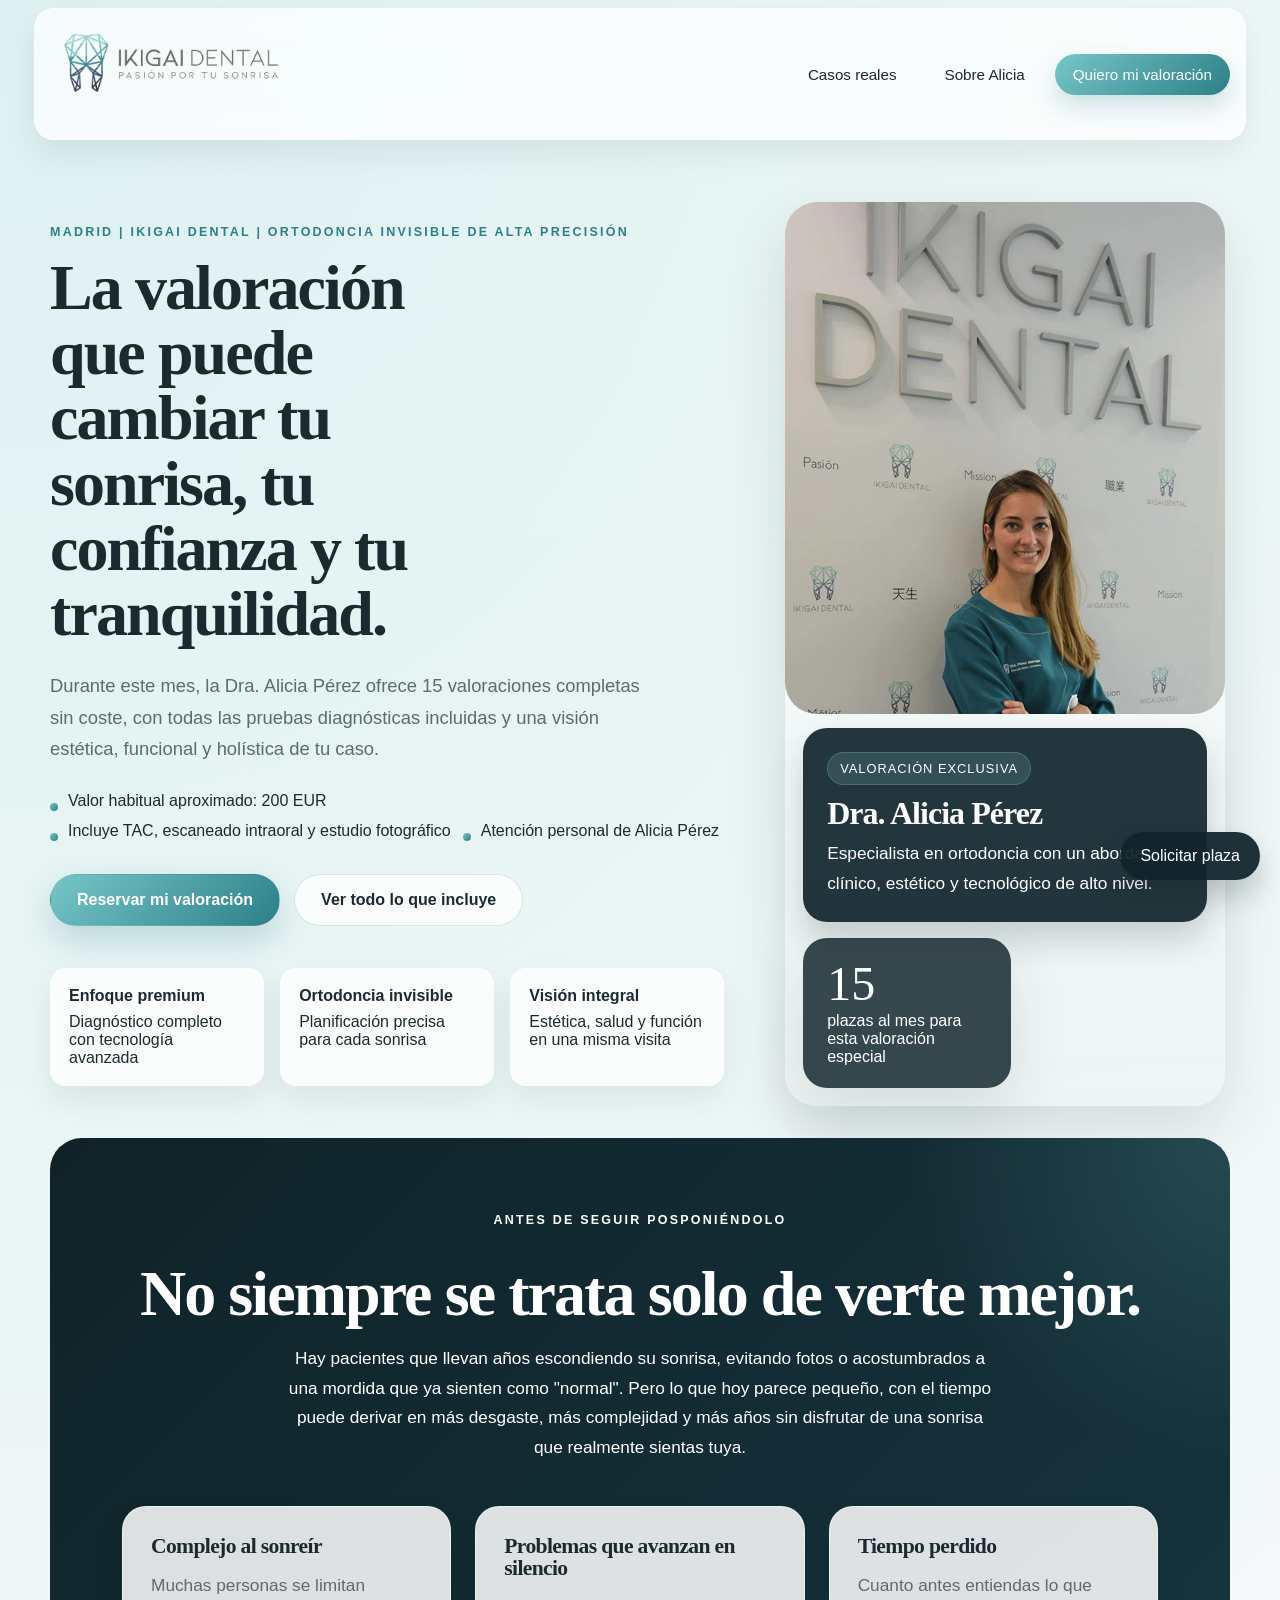
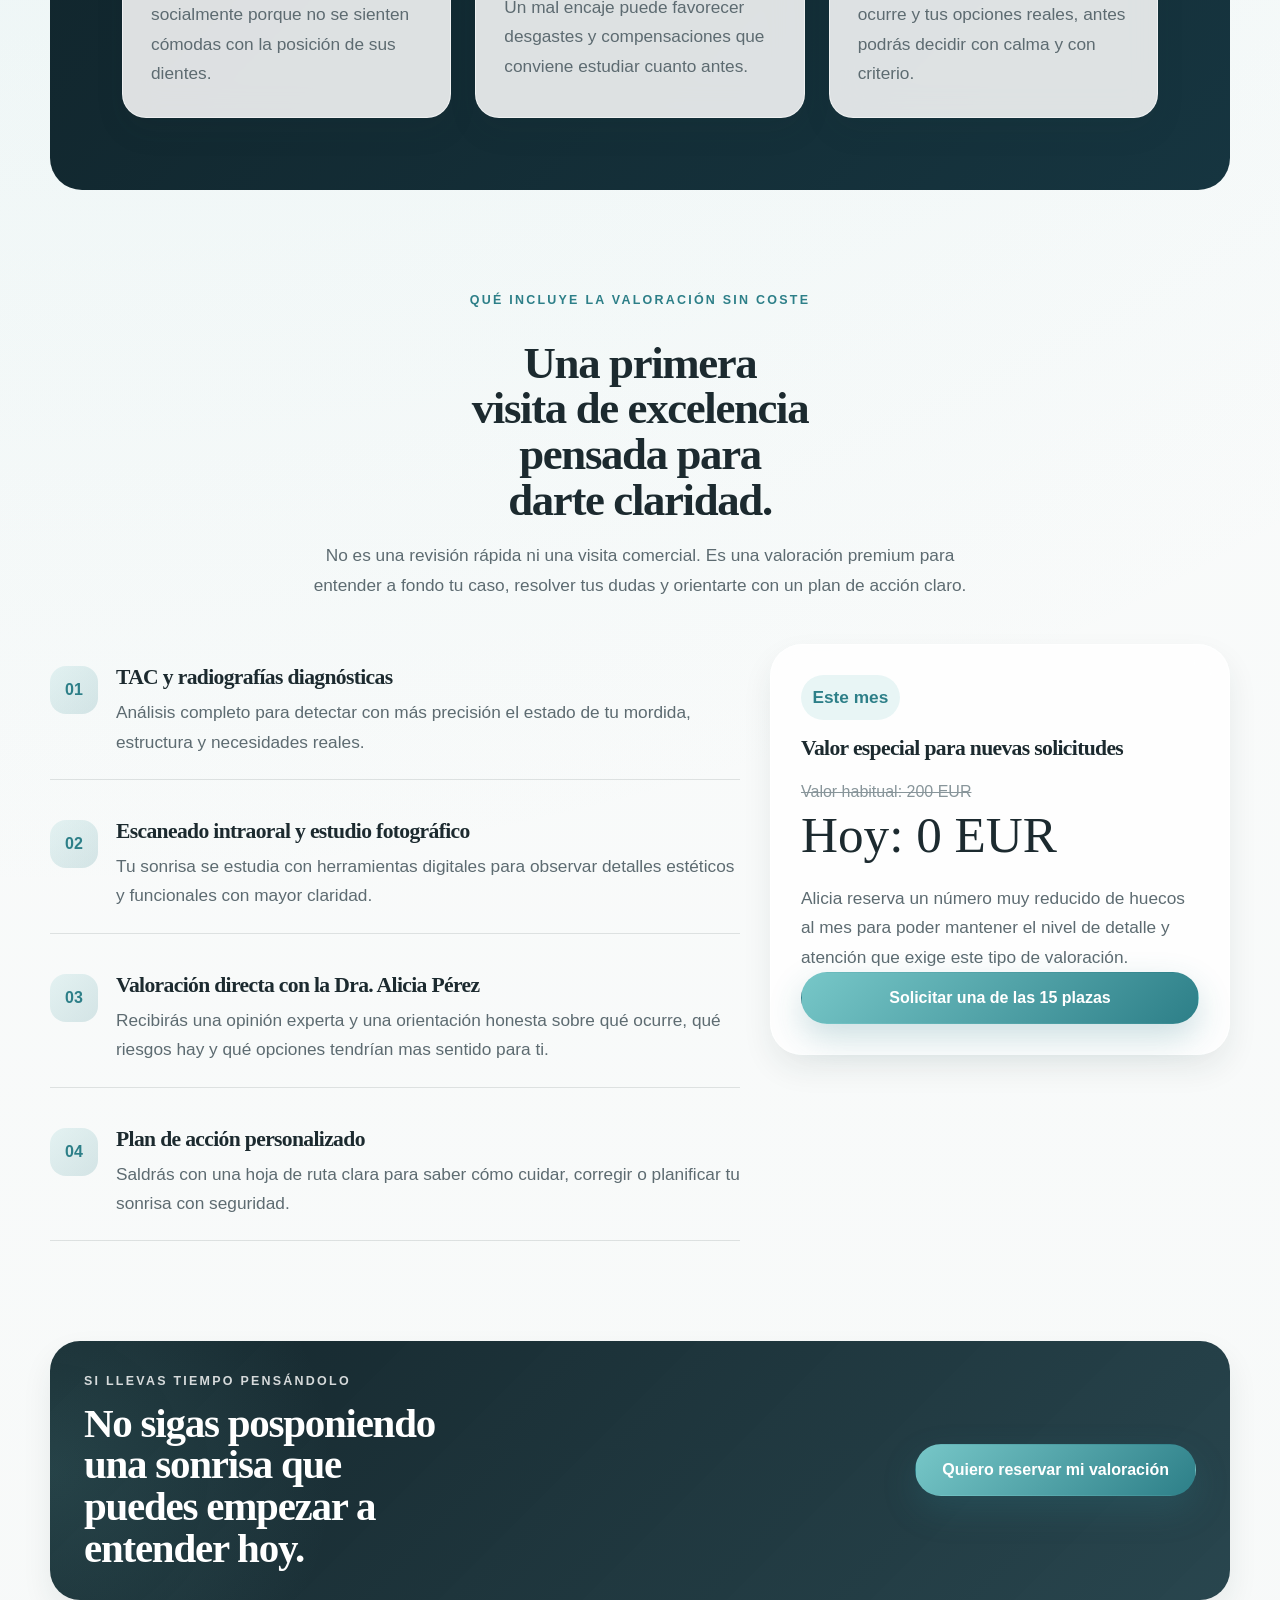
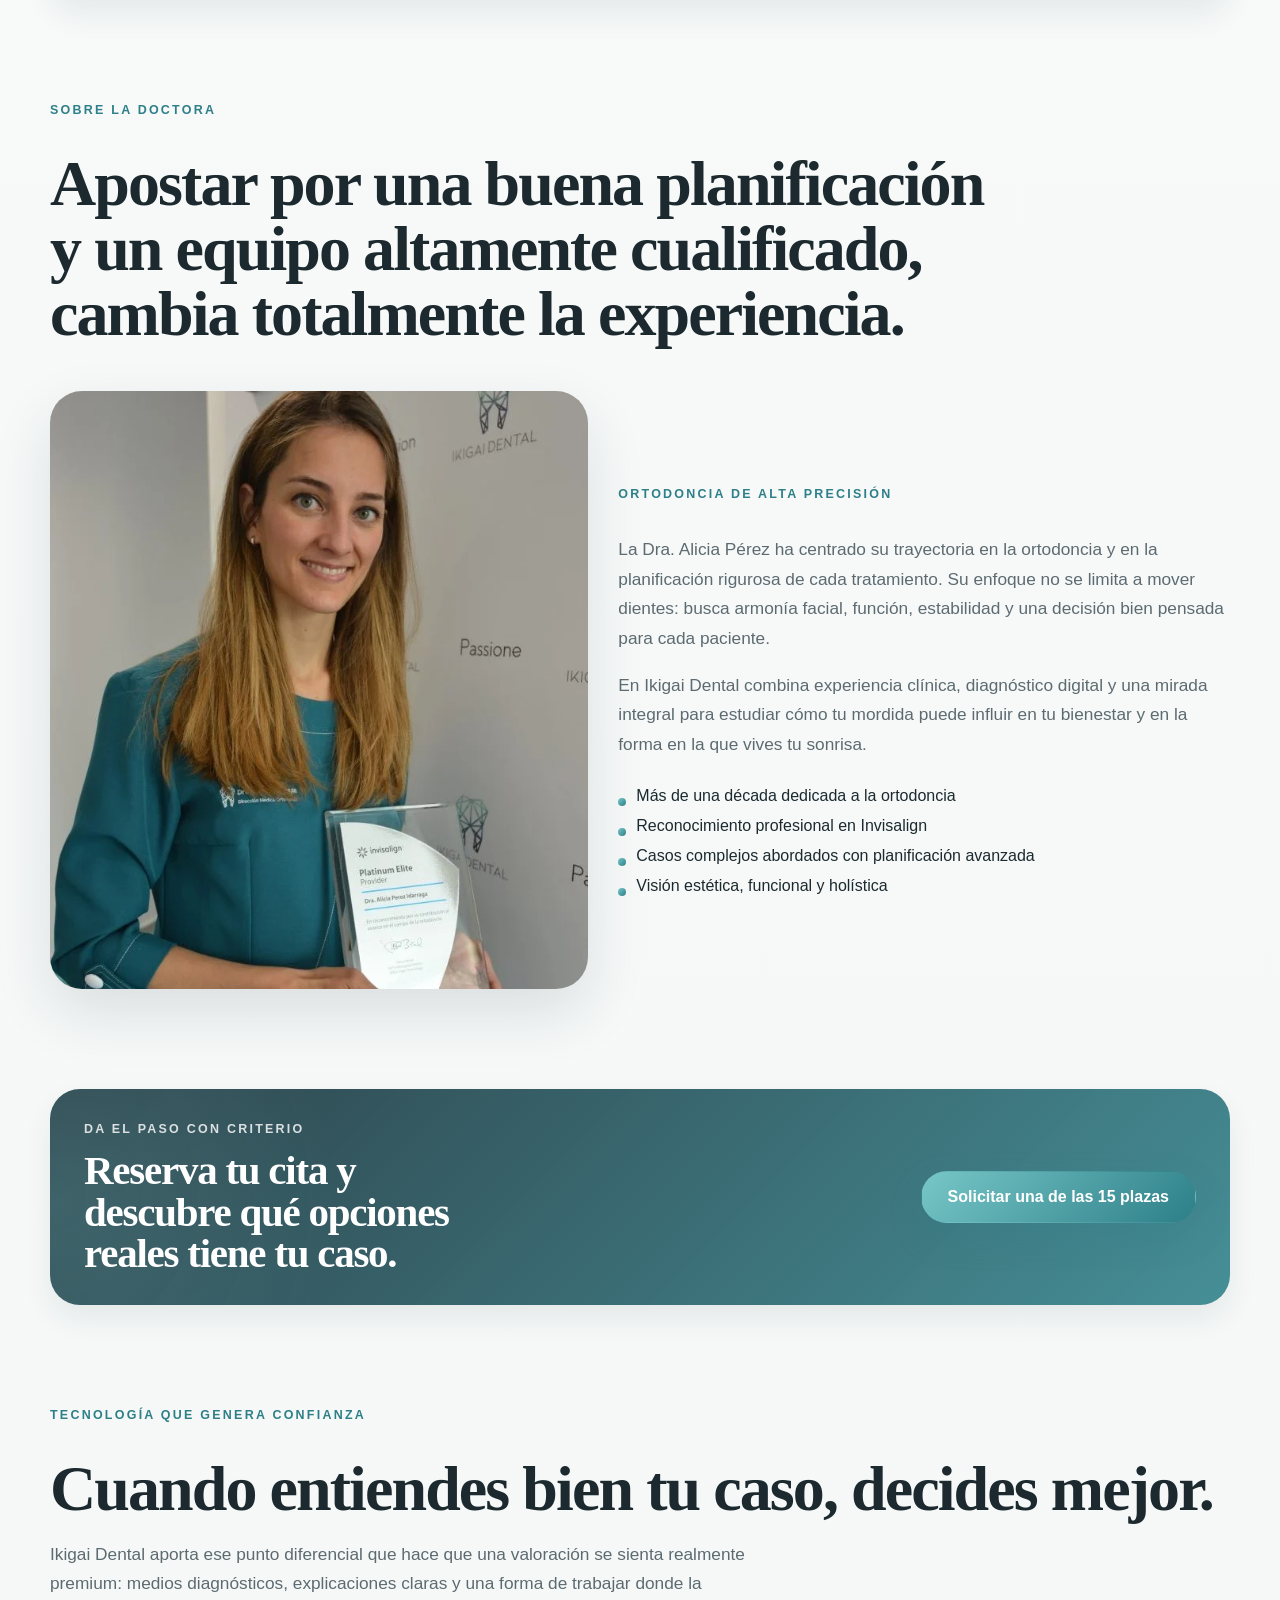
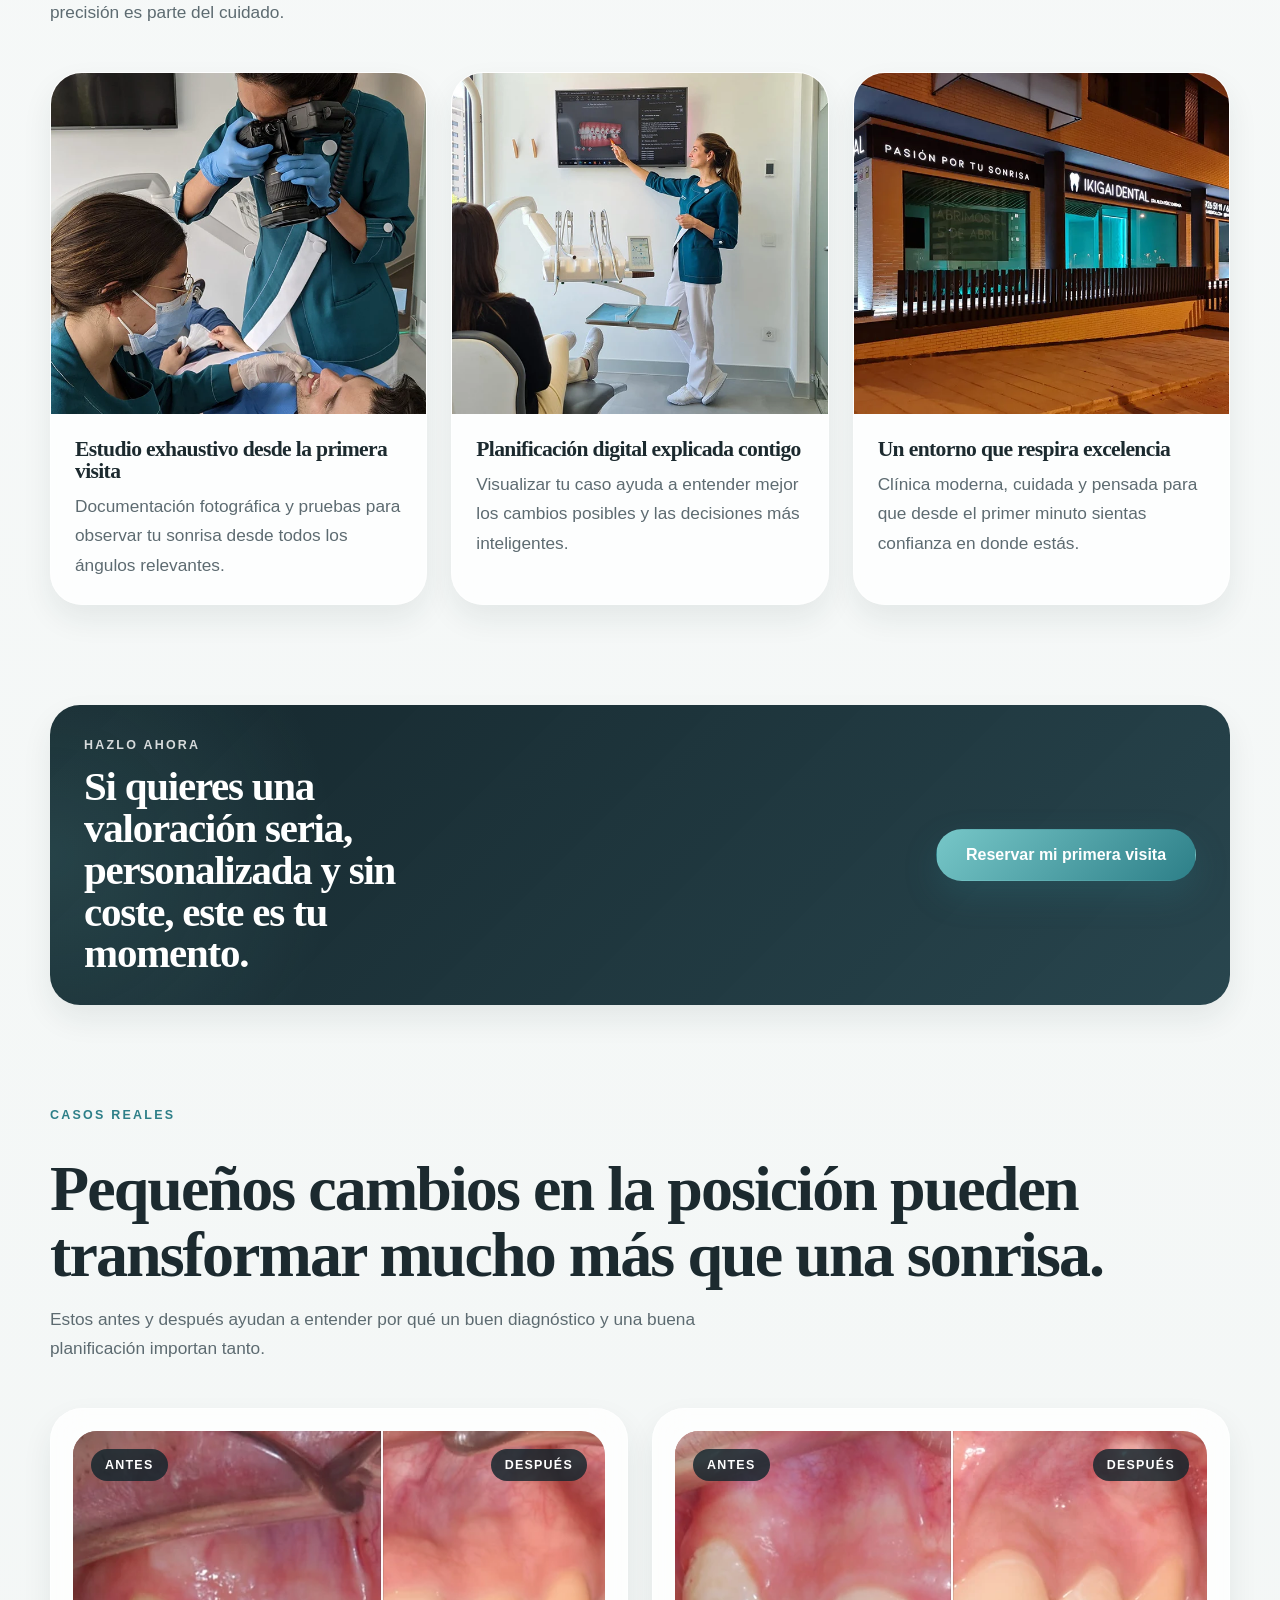
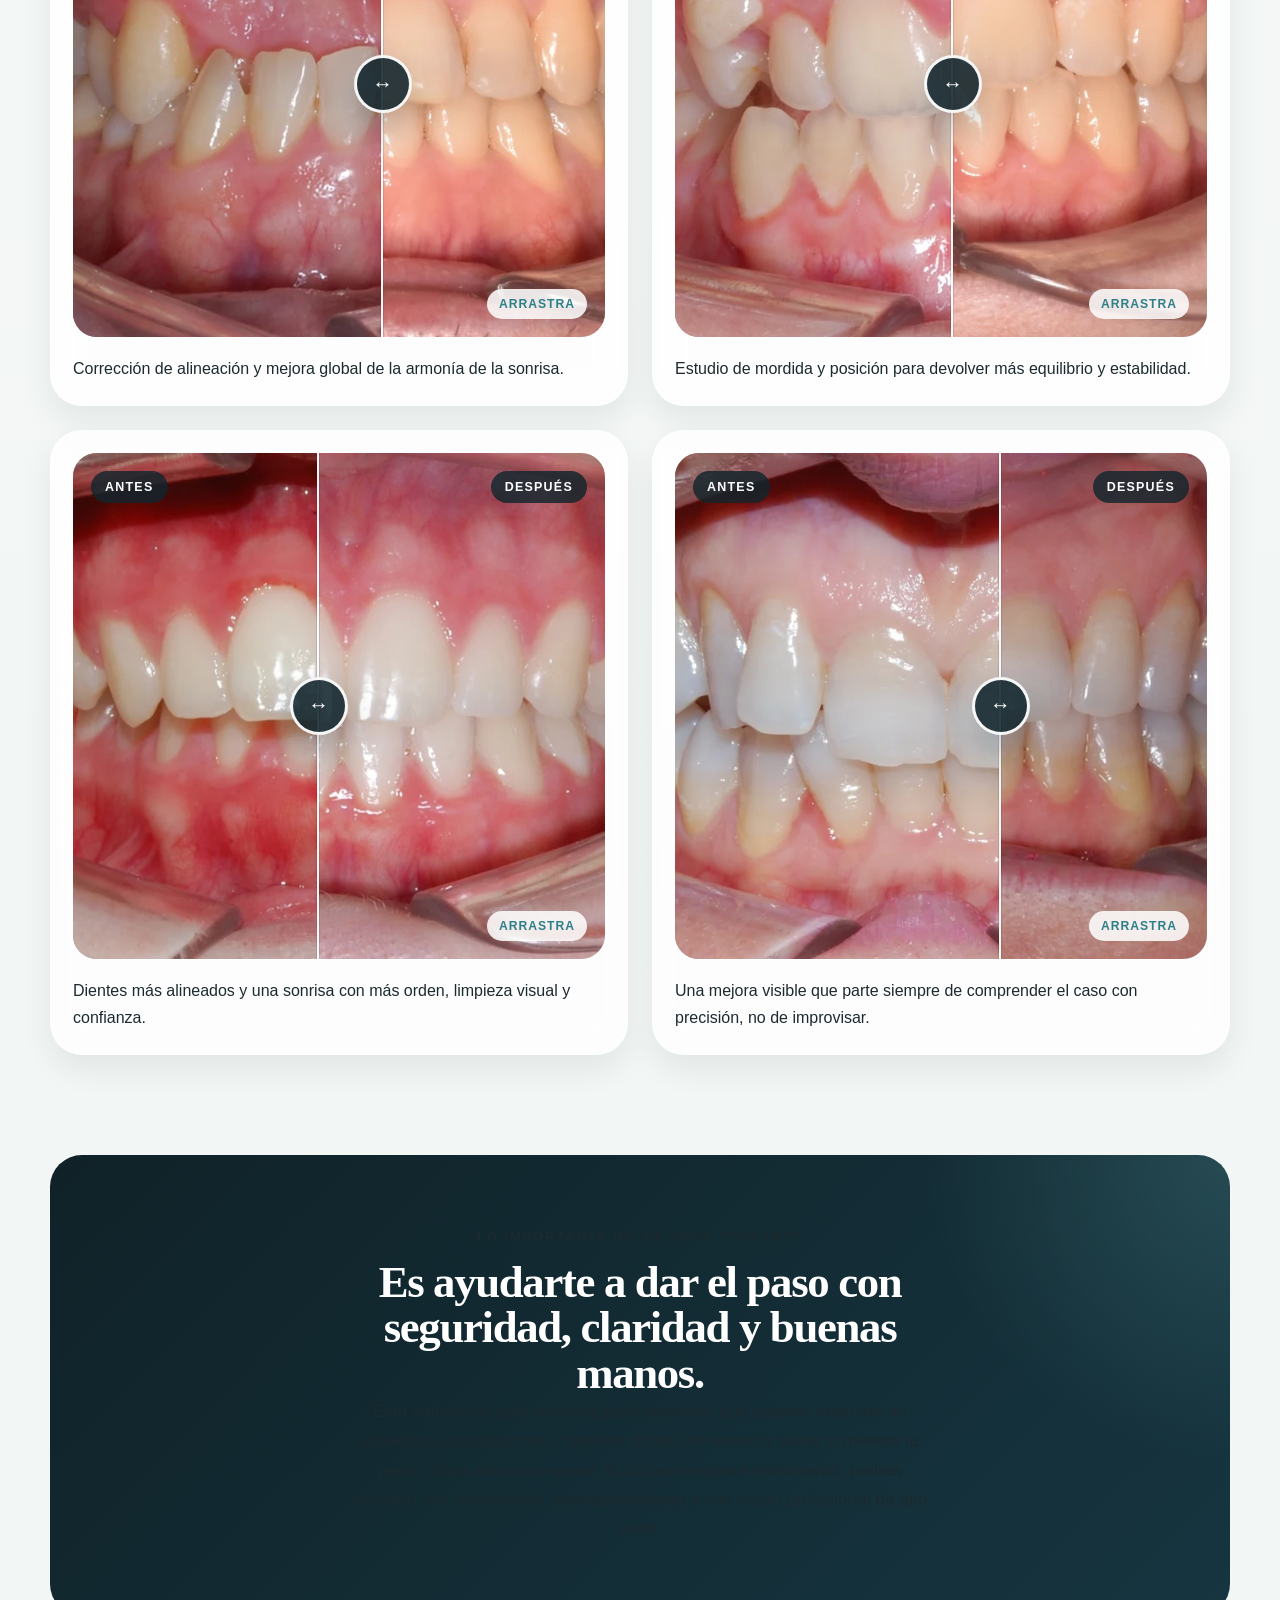
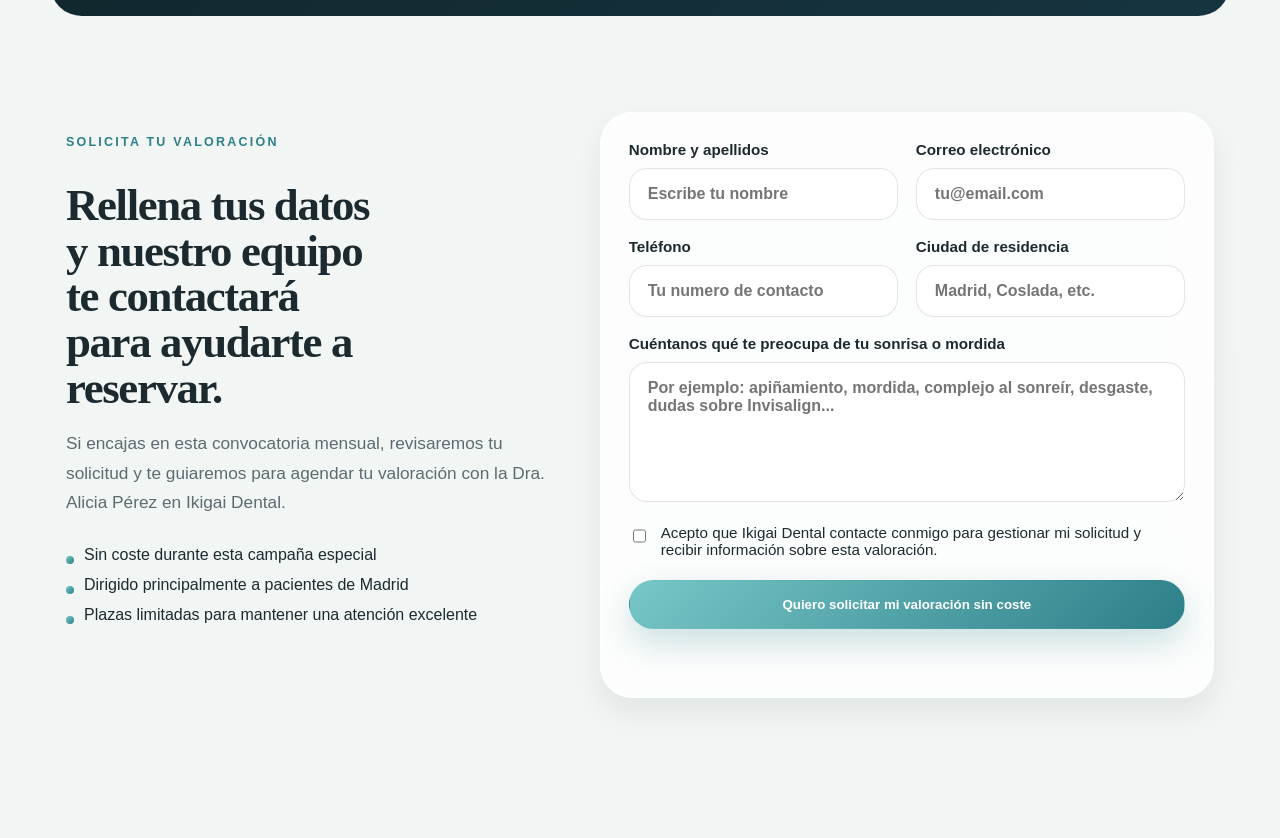
==== index.html @ 2d3d3f83 "Build Alicia landing page" ====
<!DOCTYPE html>
<html lang="es">
  <head>
    <meta charset="UTF-8" />
    <meta name="viewport" content="width=device-width, initial-scale=1.0" />
    <title>Valoración de Ortodoncia Invisible | Dra. Alicia Pérez | Ikigai Dental</title>
    <meta
      name="description"
      content="Solicita una valoración completa sin coste con la Dra. Alicia Pérez en Ikigai Dental. Incluye TAC, escaneado intraoral, estudio fotográfico y radiografías."
    />
    <link rel="preconnect" href="https://fonts.googleapis.com" />
    <link rel="preconnect" href="https://fonts.gstatic.com" crossorigin />
    <link rel="stylesheet" href="styles.css?v=20260524-3" />
  </head>
  <body>
    <div class="page-shell">
      <header class="topbar">
        <a class="brand" href="#hero" aria-label="Ikigai Dental">
          <img src="assets/images/logo-ikigai-header.svg" alt="Logo de Ikigai Dental" />
        </a>
        <nav class="topbar-actions">
          <a class="ghost-link" href="#casos">Casos reales</a>
          <a class="ghost-link" href="#doctora">Sobre Alicia</a>
          <a class="cta-link" href="#formulario">Quiero mi valoración</a>
        </nav>
      </header>

      <main>
        <section class="hero" id="hero">
          <div class="hero-copy reveal">
            <p class="eyebrow">Madrid | Ikigai Dental | Ortodoncia invisible de alta precisión</p>
            <h1>
              La valoración que puede cambiar tu sonrisa, tu confianza y tu
              tranquilidad.
            </h1>
            <p class="hero-lead">
              Durante este mes, la Dra. Alicia Pérez ofrece 15 valoraciones
              completas sin coste, con todas las pruebas diagnósticas incluidas
              y una visión estética, funcional y holística de tu caso.
            </p>
            <div class="hero-points">
              <span>Valor habitual aproximado: 200 EUR</span>
              <span>Incluye TAC, escaneado intraoral y estudio fotográfico</span>
              <span>Atención personal de Alicia Pérez</span>
            </div>
            <div class="hero-actions">
              <a class="button button-primary" href="#formulario">Reservar mi valoración</a>
              <a class="button button-secondary" href="#incluye">Ver todo lo que incluye</a>
            </div>
            <div class="trust-strip">
              <div>
                <strong>Enfoque premium</strong>
                <span>Diagnóstico completo con tecnología avanzada</span>
              </div>
              <div>
                <strong>Ortodoncia invisible</strong>
                <span>Planificación precisa para cada sonrisa</span>
              </div>
              <div>
                <strong>Visión integral</strong>
                <span>Estética, salud y función en una misma visita</span>
              </div>
            </div>
          </div>

          <div class="hero-visual reveal">
            <div class="hero-card hero-portrait-card">
              <img
                class="hero-portrait"
                src="assets/images/alicia-portrait.webp"
                alt="Dra. Alicia Pérez en Ikigai Dental"
              />
              <div class="hero-card-content">
                <div class="hero-card-caption">
                  <span class="label-chip">Valoración exclusiva</span>
                  <h2>Dra. Alicia Pérez</h2>
                  <p>
                    Especialista en ortodoncia con un abordaje clínico, estético y
                    tecnológico de alto nivel.
                  </p>
                </div>
                <div class="glass-stat">
                  <span class="stat-number">15</span>
                  <span class="stat-text">plazas al mes para esta valoración especial</span>
                </div>
              </div>
            </div>
          </div>
        </section>

        <section class="section section-dark emotional-band reveal">
          <div class="section-heading narrow">
            <p class="eyebrow">Antes de seguir posponiéndolo</p>
            <h2>No siempre se trata solo de verte mejor.</h2>
            <p>
              Hay pacientes que llevan años escondiendo su sonrisa, evitando
              fotos o acostumbrados a una mordida que ya sienten como "normal".
              Pero lo que hoy parece pequeño, con el tiempo puede derivar en
              más desgaste, más complejidad y más años sin disfrutar de una
              sonrisa que realmente sientas tuya.
            </p>
          </div>
          <div class="pain-grid">
            <article class="pain-card">
              <h3>Complejo al sonreír</h3>
              <p>
                Muchas personas se limitan socialmente porque no se sienten
                cómodas con la posición de sus dientes.
              </p>
            </article>
            <article class="pain-card">
              <h3>Problemas que avanzan en silencio</h3>
              <p>
                Un mal encaje puede favorecer desgastes y compensaciones que
                conviene estudiar cuanto antes.
              </p>
            </article>
            <article class="pain-card">
              <h3>Tiempo perdido</h3>
              <p>
                Cuanto antes entiendas lo que ocurre y tus opciones reales,
                antes podrás decidir con calma y con criterio.
              </p>
            </article>
          </div>
        </section>

        <section class="section offer-section" id="incluye">
          <div class="section-heading reveal">
            <p class="eyebrow">Qué incluye la valoración sin coste</p>
            <h2>Una primera visita de excelencia pensada para darte claridad.</h2>
            <p>
              No es una revisión rápida ni una visita comercial. Es una
              valoración premium para entender a fondo tu caso, resolver tus
              dudas y orientarte con un plan de acción claro.
            </p>
          </div>

          <div class="offer-layout">
            <div class="offer-list reveal">
              <article class="offer-item">
                <span class="offer-number">01</span>
                <div>
                  <h3>TAC y radiografías diagnósticas</h3>
                  <p>
                    Análisis completo para detectar con más precisión el estado
                    de tu mordida, estructura y necesidades reales.
                  </p>
                </div>
              </article>
              <article class="offer-item">
                <span class="offer-number">02</span>
                <div>
                  <h3>Escaneado intraoral y estudio fotográfico</h3>
                  <p>
                    Tu sonrisa se estudia con herramientas digitales para
                    observar detalles estéticos y funcionales con mayor
                    claridad.
                  </p>
                </div>
              </article>
              <article class="offer-item">
                <span class="offer-number">03</span>
                <div>
                  <h3>Valoración directa con la Dra. Alicia Pérez</h3>
                  <p>
                    Recibirás una opinión experta y una orientación honesta
                    sobre qué ocurre, qué riesgos hay y qué opciones tendrían
                    mas sentido para ti.
                  </p>
                </div>
              </article>
              <article class="offer-item">
                <span class="offer-number">04</span>
                <div>
                  <h3>Plan de acción personalizado</h3>
                  <p>
                    Saldrás con una hoja de ruta clara para saber cómo cuidar,
                    corregir o planificar tu sonrisa con seguridad.
                  </p>
                </div>
              </article>
            </div>

            <aside class="offer-card reveal">
              <p class="offer-badge">Este mes</p>
              <h3>Valor especial para nuevas solicitudes</h3>
              <div class="price-stack">
                <span class="price-old">Valor habitual: 200 EUR</span>
                <span class="price-new">Hoy: 0 EUR</span>
              </div>
              <p>
                Alicia reserva un número muy reducido de huecos al mes para
                poder mantener el nivel de detalle y atención que exige este
                tipo de valoración.
              </p>
              <a class="button button-primary button-full" href="#formulario">Solicitar una de las 15 plazas</a>
            </aside>
          </div>
        </section>

        <section class="inline-cta-band reveal">
          <div class="inline-cta-copy">
            <p class="eyebrow">Si llevas tiempo pensándolo</p>
            <h2>No sigas posponiendo una sonrisa que puedes empezar a entender hoy.</h2>
          </div>
          <a class="button button-primary inline-cta-button" href="#formulario">Quiero reservar mi valoración</a>
        </section>

        <section class="section doctor-section" id="doctora">
          <div class="section-heading section-heading-wide reveal">
            <p class="eyebrow">Sobre la doctora</p>
            <h2>Apostar por una buena planificación y un equipo altamente cualificado, cambia totalmente la experiencia.</h2>
          </div>
          <div class="doctor-layout">
            <div class="split-media reveal">
              <img
                src="assets/images/alicia-award.webp?v=20260524-1"
                alt="Dra. Alicia Pérez con reconocimiento profesional"
              />
            </div>
            <div class="split-copy reveal">
              <p class="eyebrow">Ortodoncia de alta precisión</p>
              <p>
                La Dra. Alicia Pérez ha centrado su trayectoria en la ortodoncia y
                en la planificación rigurosa de cada tratamiento. Su enfoque no se
                limita a mover dientes: busca armonía facial, función, estabilidad
                y una decisión bien pensada para cada paciente.
              </p>
              <p>
                En Ikigai Dental combina experiencia clínica, diagnóstico digital
                y una mirada integral para estudiar cómo tu mordida puede influir
                en tu bienestar y en la forma en la que vives tu sonrisa.
              </p>
              <div class="credential-list">
                <span>Más de una década dedicada a la ortodoncia</span>
                <span>Reconocimiento profesional en Invisalign</span>
                <span>Casos complejos abordados con planificación avanzada</span>
                <span>Visión estética, funcional y holística</span>
              </div>
            </div>
          </div>
        </section>

        <section class="inline-cta-band inline-cta-band-soft reveal">
          <div class="inline-cta-copy">
            <p class="eyebrow">Da el paso con criterio</p>
            <h2>Reserva tu cita y descubre qué opciones reales tiene tu caso.</h2>
          </div>
          <a class="button button-primary inline-cta-button" href="#formulario">Solicitar una de las 15 plazas</a>
        </section>

        <section class="section technology-section">
          <div class="section-heading section-heading-wide reveal">
            <p class="eyebrow">Tecnología que genera confianza</p>
            <h2>Cuando entiendes bien tu caso, decides mejor.</h2>
            <p>
              Ikigai Dental aporta ese punto diferencial que hace que una
              valoración se sienta realmente premium: medios diagnósticos,
              explicaciones claras y una forma de trabajar donde la precisión es
              parte del cuidado.
            </p>
          </div>

          <div class="tech-grid">
            <article class="tech-card reveal">
              <img src="assets/images/clinic/clinical-photo.webp" alt="Estudio fotográfico clínico" />
              <div class="tech-copy">
                <h3>Estudio exhaustivo desde la primera visita</h3>
                <p>
                  Documentación fotográfica y pruebas para observar tu sonrisa
                  desde todos los ángulos relevantes.
                </p>
              </div>
            </article>
            <article class="tech-card reveal">
              <img src="assets/images/clinic/digital-planning.webp" alt="Planificación digital en consulta" />
              <div class="tech-copy">
                <h3>Planificación digital explicada contigo</h3>
                <p>
                  Visualizar tu caso ayuda a entender mejor los cambios posibles
                  y las decisiones más inteligentes.
                </p>
              </div>
            </article>
            <article class="tech-card reveal">
              <img src="assets/images/clinic/facade.webp" alt="Clínica Ikigai Dental en El Cañaveral" />
              <div class="tech-copy">
                <h3>Un entorno que respira excelencia</h3>
                <p>
                  Clínica moderna, cuidada y pensada para que desde el primer
                  minuto sientas confianza en donde estás.
                </p>
              </div>
            </article>
          </div>
        </section>

        <section class="inline-cta-band reveal">
          <div class="inline-cta-copy">
            <p class="eyebrow">Hazlo ahora</p>
            <h2>Si quieres una valoración seria, personalizada y sin coste, este es tu momento.</h2>
          </div>
          <a class="button button-primary inline-cta-button" href="#formulario">Reservar mi primera visita</a>
        </section>

        <section class="section cases-section" id="casos">
          <div class="section-heading section-heading-wide reveal">
            <p class="eyebrow">Casos reales</p>
            <h2>Pequeños cambios en la posición pueden transformar mucho más que una sonrisa.</h2>
            <p>
              Estos antes y después ayudan a entender por qué un buen diagnóstico
              y una buena planificación importan tanto.
            </p>
          </div>

          <div class="cases-grid">
            <article class="case-card reveal">
              <div class="compare-slider" data-compare style="--position: 58%">
                <img class="compare-image" src="assets/images/cases/case-1-after.webp" alt="Caso 1 después del tratamiento" />
                <div class="compare-before">
                  <img class="compare-image" src="assets/images/cases/case-1-before.webp" alt="Caso 1 antes del tratamiento" />
                </div>
                <div class="compare-divider">
                  <span class="compare-handle"></span>
                </div>
                <input class="compare-range" type="range" min="0" max="100" value="58" aria-label="Comparar antes y después del caso 1" />
                <span class="compare-chip compare-chip-before">Antes</span>
                <span class="compare-chip compare-chip-after">Después</span>
              </div>
              <p>
                Corrección de alineación y mejora global de la armonía de la
                sonrisa.
              </p>
            </article>

            <article class="case-card reveal">
              <div class="compare-slider" data-compare style="--position: 52%">
                <img class="compare-image" src="assets/images/cases/case-2-after.webp" alt="Caso 2 después del tratamiento" />
                <div class="compare-before">
                  <img class="compare-image" src="assets/images/cases/case-2-before.webp" alt="Caso 2 antes del tratamiento" />
                </div>
                <div class="compare-divider">
                  <span class="compare-handle"></span>
                </div>
                <input class="compare-range" type="range" min="0" max="100" value="52" aria-label="Comparar antes y después del caso 2" />
                <span class="compare-chip compare-chip-before">Antes</span>
                <span class="compare-chip compare-chip-after">Después</span>
              </div>
              <p>
                Estudio de mordida y posición para devolver más equilibrio y
                estabilidad.
              </p>
            </article>

            <article class="case-card reveal">
              <div class="compare-slider" data-compare style="--position: 46%">
                <img class="compare-image" src="assets/images/cases/case-3-after.webp" alt="Caso 3 después del tratamiento" />
                <div class="compare-before">
                  <img class="compare-image" src="assets/images/cases/case-3-before.webp" alt="Caso 3 antes del tratamiento" />
                </div>
                <div class="compare-divider">
                  <span class="compare-handle"></span>
                </div>
                <input class="compare-range" type="range" min="0" max="100" value="46" aria-label="Comparar antes y después del caso 3" />
                <span class="compare-chip compare-chip-before">Antes</span>
                <span class="compare-chip compare-chip-after">Después</span>
              </div>
              <p>
                Dientes más alineados y una sonrisa con más orden, limpieza
                visual y confianza.
              </p>
            </article>

            <article class="case-card reveal">
              <div class="compare-slider" data-compare style="--position: 61%">
                <img class="compare-image" src="assets/images/cases/case-4-after.webp" alt="Caso 4 después del tratamiento" />
                <div class="compare-before">
                  <img class="compare-image" src="assets/images/cases/case-4-before.webp" alt="Caso 4 antes del tratamiento" />
                </div>
                <div class="compare-divider">
                  <span class="compare-handle"></span>
                </div>
                <input class="compare-range" type="range" min="0" max="100" value="61" aria-label="Comparar antes y después del caso 4" />
                <span class="compare-chip compare-chip-before">Antes</span>
                <span class="compare-chip compare-chip-after">Después</span>
              </div>
              <p>
                Una mejora visible que parte siempre de comprender el caso con
                precisión, no de improvisar.
              </p>
            </article>
          </div>
        </section>

        <section class="section section-dark closing-section">
          <div class="closing-copy reveal">
            <p class="eyebrow">Lo importante no es solo tratarte</p>
              <h2>Es ayudarte a dar el paso con seguridad, claridad y buenas manos.</h2>
              <p>
              Esta valoración está pensada para personas que quieren entender su
              situación sin compromiso, resolver dudas de verdad y saber si
              merece la pena actuar ahora o esperar. Si tu caso requiere
              tratamiento, podrás decidirlo con información, acompañamiento y
              una visión profesional de alto nivel.
              </p>
            </div>
          </section>

        <section class="section form-section" id="formulario">
          <div class="form-wrap">
            <div class="form-intro reveal">
              <p class="eyebrow">Solicita tu valoración</p>
              <h2>Rellena tus datos y nuestro equipo te contactará para ayudarte a reservar.</h2>
              <p>
                Si encajas en esta convocatoria mensual, revisaremos tu
                solicitud y te guiaremos para agendar tu valoración con la Dra.
                Alicia Pérez en Ikigai Dental.
              </p>
              <ul class="form-benefits">
                <li>Sin coste durante esta campaña especial</li>
                <li>Dirigido principalmente a pacientes de Madrid</li>
                <li>Plazas limitadas para mantener una atención excelente</li>
              </ul>
            </div>

            <form
              class="lead-form reveal"
              id="lead-form"
              data-source="landing-alicia-valoracion"
              novalidate
            >
              <input class="trap-field" type="text" name="website" tabindex="-1" autocomplete="off" />
              <div class="form-grid">
                <label>
                  <span>Nombre y apellidos</span>
                  <input type="text" name="name" placeholder="Escribe tu nombre" autocomplete="name" required />
                </label>
                <label>
                  <span>Correo electrónico</span>
                  <input type="email" name="email" placeholder="tu@email.com" autocomplete="email" required />
                </label>
                <label>
                  <span>Teléfono</span>
                  <input type="tel" name="phone" placeholder="Tu numero de contacto" autocomplete="tel" required />
                </label>
                <label>
                  <span>Ciudad de residencia</span>
                  <input type="text" name="city" placeholder="Madrid, Coslada, etc." autocomplete="address-level2" required />
                </label>
                <label class="full-width">
                  <span>Cuéntanos qué te preocupa de tu sonrisa o mordida</span>
                  <textarea
                    name="concern"
                    rows="5"
                    placeholder="Por ejemplo: apiñamiento, mordida, complejo al sonreír, desgaste, dudas sobre Invisalign..."
                    required
                  ></textarea>
                </label>
              </div>

              <label class="consent">
                <input type="checkbox" name="consent" required />
                <span>
                  Acepto que Ikigai Dental contacte conmigo para gestionar mi
                  solicitud y recibir información sobre esta valoración.
                </span>
              </label>

              <button class="button button-primary button-full" type="submit">
                Quiero solicitar mi valoración sin coste
              </button>
              <p class="form-note" id="form-note" aria-live="polite"></p>
            </form>
          </div>
        </section>
      </main>
    </div>

    <a class="floating-cta" href="#formulario">Solicitar plaza</a>

    <script src="script.js?v=20260524-3"></script>
  </body>
</html>
---- styles.css ----
:root {
  --bg: #f4f6f5;
  --bg-soft: #edf5f4;
  --surface: rgba(255, 255, 255, 0.8);
  --surface-solid: #ffffff;
  --surface-dark: #12252d;
  --text: #1c2a2f;
  --muted: #5d6b71;
  --line: rgba(28, 42, 47, 0.12);
  --accent: #77c7c8;
  --accent-deep: #2d7f88;
  --accent-2: #cfe8e7;
  --shadow: 0 24px 60px rgba(22, 45, 49, 0.12);
  --shadow-soft: 0 14px 30px rgba(22, 45, 49, 0.08);
  --radius-xl: 32px;
  --radius-lg: 24px;
  --radius-md: 16px;
  --radius-sm: 12px;
  --container: 1180px;
  --serif: "Georgia", "Times New Roman", serif;
  --sans: "Trebuchet MS", "Gill Sans", "Segoe UI", sans-serif;
}

*,
*::before,
*::after {
  box-sizing: border-box;
}

html {
  scroll-behavior: smooth;
}

body {
  margin: 0;
  font-family: var(--sans);
  color: var(--text);
  background:
    radial-gradient(circle at top left, rgba(119, 199, 200, 0.22), transparent 28%),
    linear-gradient(180deg, #fbfcfc 0%, #f1f5f4 100%);
}

img {
  display: block;
  max-width: 100%;
}

a {
  color: inherit;
  text-decoration: none;
}

.page-shell {
  overflow: hidden;
}

.topbar,
.hero,
.section,
.form-wrap,
.thank-you-page {
  width: min(calc(100% - 32px), var(--container));
  margin: 0 auto;
}

.topbar {
  position: sticky;
  top: 0;
  z-index: 10;
  display: flex;
  justify-content: space-between;
  align-items: center;
  gap: 18px;
  padding: 16px 0;
  backdrop-filter: blur(18px);
}

.topbar::before {
  content: "";
  position: absolute;
  inset: 8px -16px;
  background: rgba(255, 255, 255, 0.72);
  border: 1px solid rgba(255, 255, 255, 0.48);
  border-radius: 20px;
  box-shadow: var(--shadow-soft);
  z-index: -1;
}

.brand img {
  width: 232px;
  max-width: none;
  height: auto;
  object-fit: contain;
  border-radius: 0;
}

.brand {
  display: inline-flex;
  align-items: center;
  gap: 0;
  flex: 0 0 auto;
}

.topbar-actions {
  display: flex;
  align-items: center;
  gap: 12px;
  margin-left: auto;
}

.ghost-link,
.cta-link,
.button,
.floating-cta {
  transition:
    transform 180ms ease,
    background-color 180ms ease,
    border-color 180ms ease,
    color 180ms ease,
    box-shadow 180ms ease;
}

.ghost-link,
.cta-link {
  padding: 12px 18px;
  border-radius: 999px;
  font-size: 0.95rem;
}

.ghost-link:hover,
.ghost-link:focus-visible {
  background: rgba(119, 199, 200, 0.12);
}

.cta-link {
  background: linear-gradient(135deg, var(--accent), var(--accent-deep));
  color: #fff;
  box-shadow: 0 12px 24px rgba(45, 127, 136, 0.22);
}

.cta-link:hover,
.cta-link:focus-visible,
.button:hover,
.button:focus-visible,
.floating-cta:hover,
.floating-cta:focus-visible {
  transform: translateY(-2px);
}

.hero {
  display: grid;
  grid-template-columns: 1.2fr 0.8fr;
  gap: 56px;
  padding: 54px 0 32px;
  align-items: center;
}

.eyebrow {
  margin: 0 0 12px;
  color: var(--accent-deep);
  text-transform: uppercase;
  letter-spacing: 0.18em;
  font-size: 0.78rem;
  font-weight: 700;
}

h1,
h2,
h3 {
  margin: 0;
  font-family: var(--serif);
  line-height: 1.02;
  letter-spacing: -0.03em;
}

h1 {
  font-size: clamp(2.8rem, 5vw, 5.1rem);
  max-width: 12ch;
}

h2 {
  font-size: clamp(2.1rem, 3.5vw, 3.5rem);
  max-width: 14ch;
}

h3 {
  font-size: 1.35rem;
}

p {
  margin: 0;
  color: var(--muted);
  line-height: 1.7;
  font-size: 1.08rem;
}

.hero-lead {
  margin-top: 24px;
  max-width: 60ch;
  font-size: 1.15rem;
}

.hero-points {
  display: flex;
  flex-wrap: wrap;
  gap: 12px;
  margin-top: 28px;
}

.hero-points span,
.credential-list span,
.form-benefits li {
  position: relative;
  padding-left: 18px;
}

.hero-points span::before,
.credential-list span::before,
.form-benefits li::before {
  content: "";
  position: absolute;
  top: 0.68em;
  left: 0;
  width: 8px;
  height: 8px;
  border-radius: 999px;
  background: linear-gradient(135deg, var(--accent), var(--accent-deep));
}

.hero-actions {
  display: flex;
  flex-wrap: wrap;
  gap: 14px;
  margin-top: 34px;
}

.button {
  display: inline-flex;
  justify-content: center;
  align-items: center;
  border-radius: 999px;
  padding: 16px 26px;
  font-weight: 700;
  border: 1px solid transparent;
  cursor: pointer;
}

.button-primary {
  background: linear-gradient(135deg, var(--accent), var(--accent-deep));
  color: #fff;
  box-shadow: 0 14px 34px rgba(45, 127, 136, 0.24);
}

.button-secondary {
  background: rgba(255, 255, 255, 0.8);
  border-color: rgba(45, 127, 136, 0.18);
  color: var(--text);
}

.button-full {
  width: 100%;
}

.trust-strip {
  display: grid;
  grid-template-columns: repeat(3, minmax(0, 1fr));
  gap: 16px;
  margin-top: 42px;
}

.trust-strip div,
.offer-card,
.pain-card,
.case-card,
.lead-form,
.tech-card,
.thank-you-card {
  background: var(--surface);
  border: 1px solid rgba(255, 255, 255, 0.55);
  backdrop-filter: blur(16px);
  box-shadow: var(--shadow-soft);
}

.trust-strip div {
  border-radius: var(--radius-md);
  padding: 18px;
}

.trust-strip strong {
  display: block;
  margin-bottom: 8px;
  font-size: 1rem;
}

.hero-visual {
  position: relative;
  min-height: auto;
  display: flex;
  justify-content: center;
  align-items: flex-start;
}

.hero-visual::before {
  content: "";
  position: absolute;
  inset: 10% 8% auto auto;
  width: 320px;
  height: 320px;
  border-radius: 50%;
  background: radial-gradient(circle, rgba(119, 199, 200, 0.44), transparent 68%);
  filter: blur(8px);
}

.hero-card {
  position: relative;
  border-radius: var(--radius-xl);
  overflow: visible;
  box-shadow: var(--shadow);
}

.hero-portrait-card {
  width: min(100%, 440px);
  background: linear-gradient(180deg, rgba(255, 255, 255, 0.8), rgba(237, 245, 244, 0.9));
  padding-bottom: 18px;
}

.hero-portrait {
  width: 100%;
  aspect-ratio: 0.86;
  object-fit: cover;
  object-position: center 28%;
  border-radius: var(--radius-xl);
}

.hero-card-content {
  display: grid;
  gap: 16px;
  padding: 0 18px;
  margin-top: 14px;
}

.hero-card-caption {
  position: static;
  padding: 24px;
  border-radius: 24px;
  background: rgba(18, 37, 45, 0.92);
  box-shadow: 0 18px 34px rgba(18, 37, 45, 0.2);
}

.hero-card-caption h2,
.hero-card-caption p,
.label-chip,
.glass-stat,
.section-dark h2,
.section-dark p {
  color: #fff;
}

.hero-card-caption h2 {
  font-size: 2rem;
  margin: 12px 0 10px;
  max-width: none;
}

.label-chip {
  display: inline-flex;
  padding: 8px 12px;
  border-radius: 999px;
  background: rgba(119, 199, 200, 0.18);
  border: 1px solid rgba(119, 199, 200, 0.28);
  font-size: 0.8rem;
  letter-spacing: 0.08em;
  text-transform: uppercase;
}

.glass-stat {
  position: static;
  display: grid;
  gap: 4px;
  width: fit-content;
  max-width: 220px;
  padding: 22px 24px;
  border-radius: 24px;
  background: rgba(18, 37, 45, 0.84);
  box-shadow: var(--shadow);
}

.stat-number {
  font-family: var(--serif);
  font-size: 3rem;
  line-height: 1;
}

.stat-text {
  max-width: 18ch;
}

.section {
  padding: 100px 0;
}

.inline-cta-band {
  width: min(calc(100% - 32px), var(--container));
  margin: 0 auto;
  padding: 30px 34px;
  display: grid;
  grid-template-columns: 1fr auto;
  gap: 24px;
  align-items: center;
  border-radius: 30px;
  background:
    radial-gradient(circle at left center, rgba(119, 199, 200, 0.16), transparent 24%),
    linear-gradient(135deg, rgba(16, 34, 40, 0.98), rgba(27, 58, 67, 0.94));
  box-shadow: var(--shadow-soft);
}

.inline-cta-band-soft {
  background:
    radial-gradient(circle at left center, rgba(119, 199, 200, 0.2), transparent 24%),
    linear-gradient(135deg, rgba(24, 47, 56, 0.9), rgba(45, 127, 136, 0.88));
}

.inline-cta-copy {
  display: grid;
  gap: 10px;
}

.inline-cta-copy h2,
.inline-cta-copy p {
  color: #fff;
}

.inline-cta-copy h2 {
  max-width: 18ch;
  font-size: clamp(2rem, 3.2vw, 3.2rem);
}

.inline-cta-copy .eyebrow {
  margin-bottom: 0;
  color: rgba(255, 255, 255, 0.82);
}

.inline-cta-button {
  min-width: 260px;
}

.section-dark {
  background:
    radial-gradient(circle at top right, rgba(119, 199, 200, 0.18), transparent 24%),
    linear-gradient(135deg, #102228 0%, #163540 100%);
  border-radius: var(--radius-xl);
  padding: 72px;
}

.section-heading {
  display: grid;
  gap: 18px;
  margin-bottom: 44px;
}

.section-heading h2 {
  text-wrap: balance;
}

.section-heading.narrow {
  max-width: 70ch;
}

.emotional-band .section-heading {
  max-width: none;
  justify-items: center;
  text-align: center;
}

.emotional-band .section-heading h2 {
  width: 100%;
  max-width: none;
  font-size: clamp(2.8rem, 5vw, 4.8rem);
  text-wrap: balance;
}

.emotional-band .section-heading p:last-child {
  max-width: 74ch;
}

.section-heading-wide {
  max-width: none;
}

.offer-section .section-heading {
  width: 100%;
  justify-items: center;
  align-items: center;
  text-align: center;
}

.offer-section .section-heading h2 {
  max-width: 16ch;
  margin-inline: auto;
}

.offer-section .section-heading p:last-child {
  max-width: 72ch;
  margin-inline: auto;
}

.section-heading-wide h2 {
  width: 100%;
  max-width: none;
  font-size: clamp(2.7rem, 5vw, 5rem);
}

.section-heading-wide > p:last-child {
  max-width: 74ch;
}

.pain-grid,
.tech-grid,
.cases-grid {
  display: grid;
  gap: 24px;
}

.pain-grid {
  grid-template-columns: repeat(3, minmax(0, 1fr));
  margin-top: 36px;
}

.pain-card {
  border-radius: var(--radius-lg);
  padding: 28px;
  background: rgba(255, 255, 255, 0.86);
}

.section-dark .pain-card h3 {
  color: var(--text);
}

.section-dark .pain-card p {
  margin-top: 14px;
  color: var(--muted);
}

.offer-layout,
.doctor-layout,
.form-wrap {
  display: grid;
  gap: 30px;
}

.offer-layout {
  grid-template-columns: 1.2fr 0.8fr;
  align-items: start;
}

.offer-list {
  display: grid;
  gap: 18px;
}

.offer-item {
  display: grid;
  grid-template-columns: auto 1fr;
  gap: 18px;
  align-items: start;
  padding: 22px 0;
  border-bottom: 1px solid var(--line);
}

.offer-number {
  display: inline-flex;
  justify-content: center;
  align-items: center;
  width: 48px;
  height: 48px;
  border-radius: 16px;
  background: linear-gradient(135deg, rgba(119, 199, 200, 0.16), rgba(45, 127, 136, 0.18));
  color: var(--accent-deep);
  font-weight: 800;
}

.offer-item h3,
.tech-copy h3,
.case-card p,
.closing-copy p {
  color: var(--text);
}

.offer-item p,
.tech-copy p,
.case-card p {
  margin-top: 10px;
}

.offer-card {
  position: sticky;
  top: 110px;
  border-radius: var(--radius-xl);
  padding: 30px;
}

.offer-badge {
  display: inline-flex;
  margin-bottom: 16px;
  padding: 8px 12px;
  border-radius: 999px;
  background: rgba(119, 199, 200, 0.16);
  color: var(--accent-deep);
  font-weight: 700;
}

.price-stack {
  display: grid;
  gap: 8px;
  margin: 24px 0;
}

.price-old {
  color: #88959a;
  text-decoration: line-through;
}

.price-new {
  font-family: var(--serif);
  font-size: 3.2rem;
  line-height: 1;
  color: var(--text);
}

.doctor-layout {
  grid-template-columns: 0.88fr 1fr;
  align-items: center;
}

.split-media img {
  width: 100%;
  border-radius: var(--radius-xl);
  box-shadow: var(--shadow);
}

.split-copy {
  display: grid;
  gap: 18px;
}

.credential-list,
.form-benefits {
  display: grid;
  gap: 12px;
  padding: 0;
  margin: 10px 0 0;
  list-style: none;
}

.tech-grid {
  grid-template-columns: repeat(3, minmax(0, 1fr));
}

.tech-card {
  border-radius: var(--radius-xl);
  overflow: hidden;
}

.tech-card img {
  width: 100%;
  aspect-ratio: 1.1;
  object-fit: cover;
}

.tech-copy {
  padding: 24px;
}

.cases-grid {
  grid-template-columns: repeat(2, minmax(0, 1fr));
}

.case-card {
  border-radius: var(--radius-xl);
  padding: 22px;
}

.compare-slider {
  --position: 50%;
  position: relative;
  overflow: hidden;
  border-radius: 24px;
  aspect-ratio: 1.05;
  margin-bottom: 18px;
  background: #edf3f3;
  box-shadow: inset 0 0 0 1px rgba(28, 42, 47, 0.08);
}

.compare-image {
  width: 100%;
  height: 100%;
  object-fit: cover;
}

.compare-before {
  position: absolute;
  inset: 0;
  overflow: hidden;
  clip-path: inset(0 calc(100% - var(--position)) 0 0);
}

.compare-before .compare-image {
  width: 100%;
  height: 100%;
}

.compare-divider {
  position: absolute;
  top: 0;
  bottom: 0;
  left: var(--position);
  width: 0;
  transform: translateX(-1px);
  border-left: 2px solid rgba(255, 255, 255, 0.94);
  box-shadow: 0 0 0 1px rgba(18, 37, 45, 0.12);
}

.compare-handle {
  position: absolute;
  top: 50%;
  left: 50%;
  display: inline-flex;
  justify-content: center;
  align-items: center;
  width: 58px;
  height: 58px;
  border-radius: 50%;
  transform: translate(-50%, -50%);
  background: rgba(18, 37, 45, 0.88);
  border: 3px solid rgba(255, 255, 255, 0.95);
  box-shadow: 0 18px 36px rgba(18, 37, 45, 0.24);
}

.compare-handle::before {
  content: "↔";
  color: #fff;
  font-size: 1.3rem;
  line-height: 1;
}

.compare-range {
  position: absolute;
  inset: 0;
  width: 100%;
  height: 100%;
  margin: 0;
  opacity: 0;
  cursor: ew-resize;
}

.compare-chip {
  position: absolute;
  top: 18px;
  z-index: 2;
  padding: 9px 14px;
  border-radius: 999px;
  background: rgba(18, 37, 45, 0.82);
  color: #fff;
  font-size: 0.78rem;
  font-weight: 700;
  letter-spacing: 0.1em;
  text-transform: uppercase;
}

.compare-chip-before {
  left: 18px;
}

.compare-chip-after {
  right: 18px;
}

.compare-slider::after {
  content: "Arrastra";
  position: absolute;
  right: 18px;
  bottom: 18px;
  z-index: 2;
  padding: 8px 12px;
  border-radius: 999px;
  background: rgba(255, 255, 255, 0.86);
  color: var(--accent-deep);
  font-size: 0.76rem;
  font-weight: 700;
  letter-spacing: 0.08em;
  text-transform: uppercase;
}

.compare-slider:hover .compare-handle {
  transform: translate(-50%, -50%) scale(1.04);
}

.compare-slider:focus-within .compare-handle {
  box-shadow:
    0 18px 36px rgba(18, 37, 45, 0.24),
    0 0 0 8px rgba(119, 199, 200, 0.18);
}

.doctor-section .split-media img {
  aspect-ratio: 0.9;
  object-fit: cover;
  object-position: center 24%;
}

.case-card p {
  font-size: 1rem;
}

.case-images {
  display: grid;
  grid-template-columns: repeat(2, minmax(0, 1fr));
  gap: 14px;
  margin-bottom: 18px;
}

.case-images figure {
  margin: 0;
  overflow: hidden;
  border-radius: 20px;
  background: #edf3f3;
}

.case-images img {
  width: 100%;
  aspect-ratio: 1;
  object-fit: cover;
}

.case-images figcaption {
  padding: 12px 14px 14px;
  text-transform: uppercase;
  letter-spacing: 0.12em;
  font-size: 0.74rem;
  font-weight: 700;
  color: var(--accent-deep);
}

.closing-section {
  display: grid;
  place-items: center;
}

.closing-copy {
  max-width: 66ch;
  text-align: center;
}

.closing-copy h2 {
  max-width: none;
}

.form-section {
  padding-top: 96px;
  padding-bottom: 140px;
}

.form-wrap {
  grid-template-columns: 0.82fr 1fr;
  align-items: start;
}

.form-intro {
  display: grid;
  gap: 18px;
  padding-top: 20px;
}

.lead-form {
  border-radius: var(--radius-xl);
  padding: 28px;
}

.form-grid {
  display: grid;
  grid-template-columns: repeat(2, minmax(0, 1fr));
  gap: 18px;
}

label {
  display: grid;
  gap: 10px;
  font-weight: 700;
}

label span {
  font-size: 0.95rem;
}

input,
textarea {
  width: 100%;
  border: 1px solid rgba(28, 42, 47, 0.12);
  border-radius: 18px;
  padding: 16px 18px;
  font: inherit;
  color: var(--text);
  background: rgba(255, 255, 255, 0.92);
  transition: border-color 180ms ease, box-shadow 180ms ease, transform 180ms ease;
}

input:focus,
textarea:focus {
  outline: none;
  border-color: rgba(45, 127, 136, 0.54);
  box-shadow: 0 0 0 4px rgba(119, 199, 200, 0.16);
}

textarea {
  resize: vertical;
  min-height: 140px;
}

.full-width {
  grid-column: 1 / -1;
}

.consent {
  display: flex;
  align-items: flex-start;
  gap: 12px;
  margin: 22px 0;
  font-weight: 400;
}

.consent input {
  width: 18px;
  height: 18px;
  margin-top: 3px;
}

.trap-field {
  position: absolute;
  left: -9999px;
  opacity: 0;
  pointer-events: none;
}

.form-note {
  margin-top: 14px;
  min-height: 26px;
  color: var(--accent-deep);
  font-weight: 700;
}

.floating-cta {
  position: fixed;
  right: 20px;
  bottom: 20px;
  z-index: 12;
  display: inline-flex;
  padding: 15px 20px;
  border-radius: 999px;
  background: rgba(18, 37, 45, 0.94);
  color: #fff;
  box-shadow: 0 16px 28px rgba(18, 37, 45, 0.22);
}

.thank-you-body {
  min-height: 100vh;
}

.thank-you-page {
  min-height: 100vh;
  display: grid;
  place-items: center;
  padding: 32px 0;
}

.thank-you-card {
  width: min(100%, 840px);
  border-radius: var(--radius-xl);
  padding: 42px;
  text-align: center;
}

.thank-you-card img {
  width: 180px;
  max-width: none;
  height: auto;
  object-fit: contain;
  border-radius: 0;
}

.thank-you-brand {
  display: inline-flex;
  align-items: center;
  gap: 14px;
  margin: 0 auto 28px;
  text-align: left;
}

.thank-you-card h1 {
  max-width: none;
  margin-bottom: 16px;
}

.next-steps {
  display: grid;
  grid-template-columns: repeat(3, minmax(0, 1fr));
  gap: 18px;
  margin: 32px 0;
}

.next-steps article {
  padding: 22px 18px;
  border-radius: 22px;
  background: linear-gradient(180deg, rgba(119, 199, 200, 0.14), rgba(255, 255, 255, 0.86));
}

.next-steps span {
  display: inline-flex;
  justify-content: center;
  align-items: center;
  width: 46px;
  height: 46px;
  margin-bottom: 14px;
  border-radius: 50%;
  font-family: var(--serif);
  font-size: 1.4rem;
  color: #fff;
  background: linear-gradient(135deg, var(--accent), var(--accent-deep));
}

.reveal {
  opacity: 0;
  transform: translateY(26px);
  transition: opacity 700ms ease, transform 700ms ease;
}

.reveal.visible {
  opacity: 1;
  transform: translateY(0);
}

@media (max-width: 1080px) {
  .hero,
  .offer-layout,
  .doctor-layout,
  .form-wrap {
    grid-template-columns: 1fr;
  }

  .hero {
    gap: 36px;
  }

  .hero-visual {
    min-height: auto;
  }

  .tech-grid,
  .pain-grid,
  .cases-grid,
  .next-steps {
    grid-template-columns: 1fr 1fr;
  }

  .offer-card {
    position: relative;
    top: 0;
  }

  .inline-cta-band {
    grid-template-columns: 1fr;
    justify-items: start;
  }
}

@media (max-width: 760px) {
  .topbar {
    position: static;
    padding-top: 20px;
  }

  .topbar::before {
    inset: 0;
  }

  .topbar,
  .topbar-actions,
  .hero-actions,
  .trust-strip,
  .tech-grid,
  .pain-grid,
  .cases-grid,
  .next-steps,
  .form-grid {
    grid-template-columns: 1fr;
  }

  .topbar,
  .topbar-actions {
    display: grid;
  }

  .topbar-actions {
    justify-items: stretch;
  }

  .brand img {
    width: 188px;
  }

  .hero {
    padding-top: 32px;
  }

  h1 {
    font-size: clamp(2.3rem, 14vw, 3.8rem);
  }

  h2 {
    font-size: clamp(1.9rem, 10vw, 2.8rem);
    max-width: none;
  }

  .section {
    padding: 72px 0;
  }

  .inline-cta-band {
    padding: 24px 20px;
    border-radius: 24px;
  }

  .inline-cta-copy h2 {
    max-width: none;
    font-size: clamp(1.7rem, 8vw, 2.4rem);
  }

  .inline-cta-button {
    width: 100%;
    min-width: 0;
  }

  .section-dark {
    padding: 34px 22px;
    border-radius: 26px;
  }

  .hero-card-caption {
    position: static;
    margin: 16px;
  }

  .glass-stat {
    position: static;
    margin: 0 16px;
  }

  .section-heading-wide h2 {
    font-size: clamp(2.1rem, 12vw, 3.5rem);
  }

  .lead-form,
  .thank-you-card {
    padding: 24px 18px;
  }

  .floating-cta {
    right: 12px;
    left: 12px;
    bottom: 12px;
    justify-content: center;
  }
}

@media (prefers-reduced-motion: reduce) {
  html {
    scroll-behavior: auto;
  }

  *,
  *::before,
  *::after {
    animation: none !important;
    transition: none !important;
  }

  .reveal {
    opacity: 1;
    transform: none;
  }
}
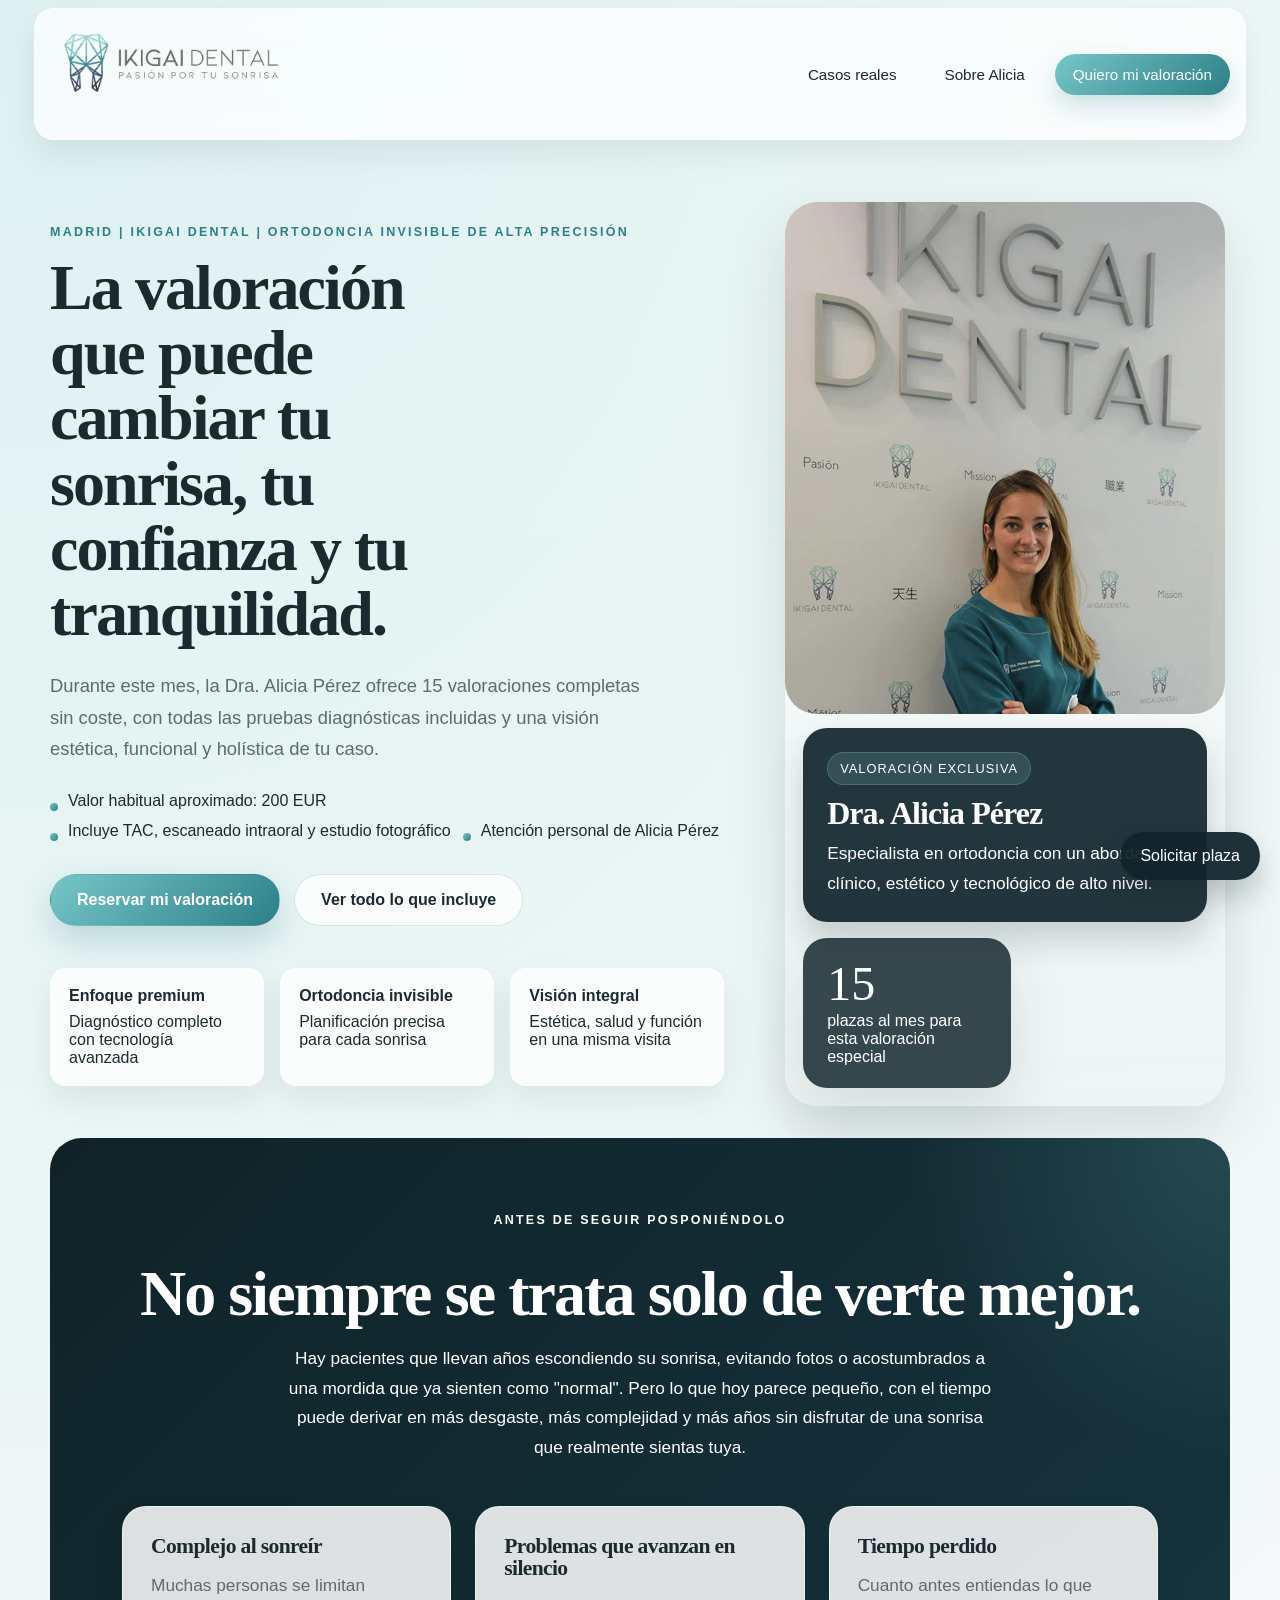
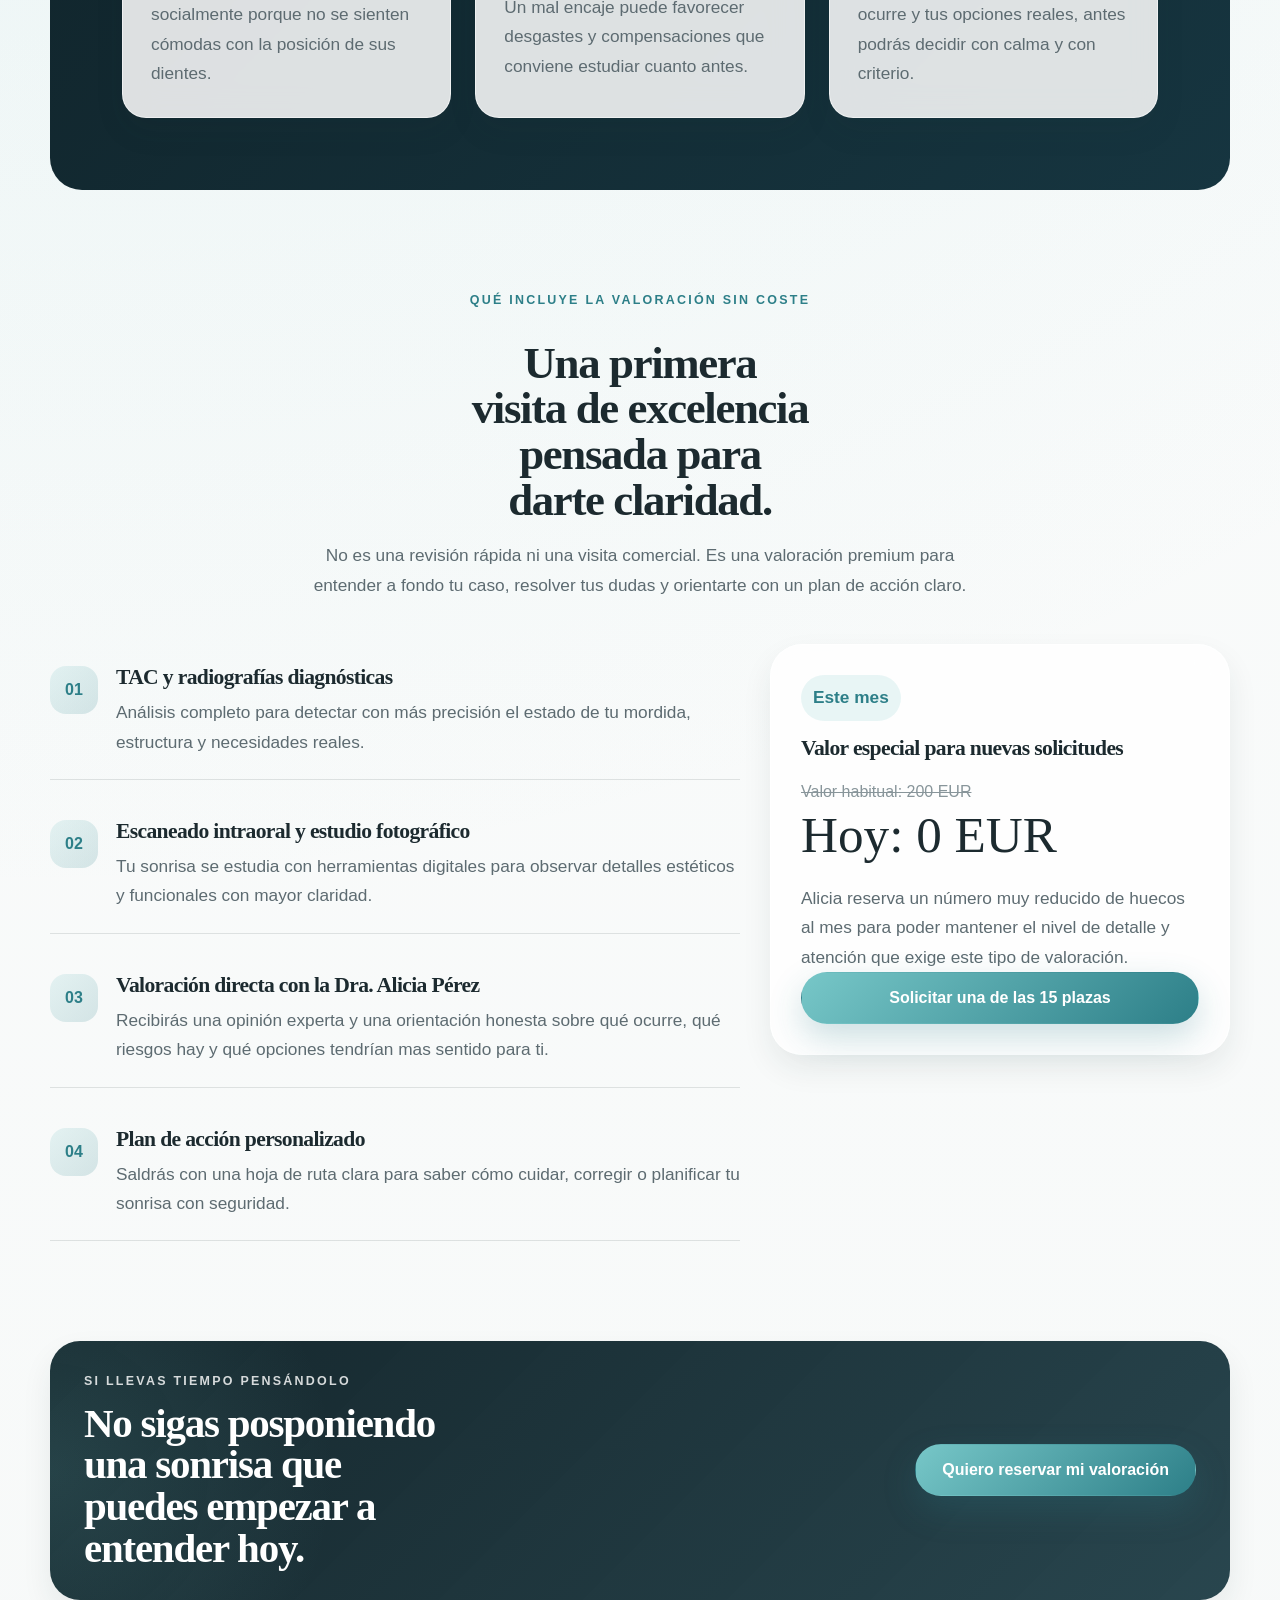
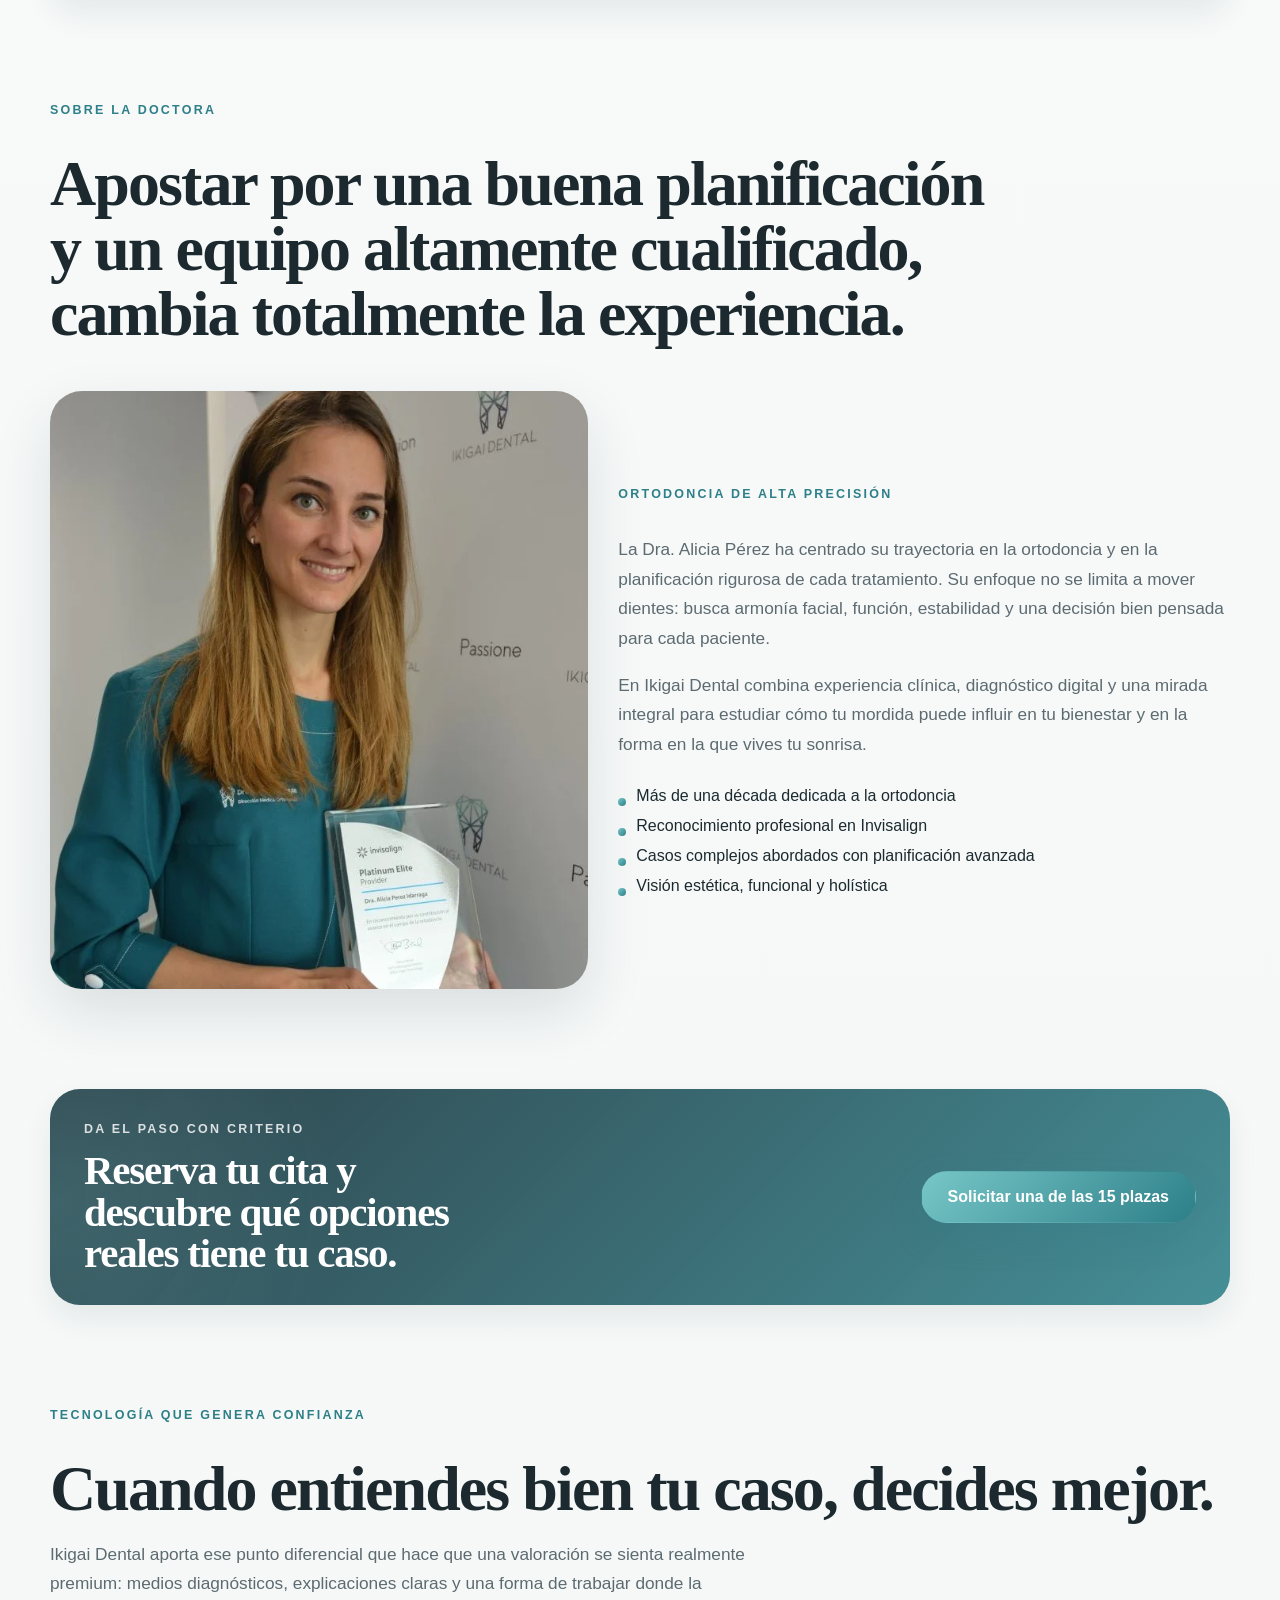
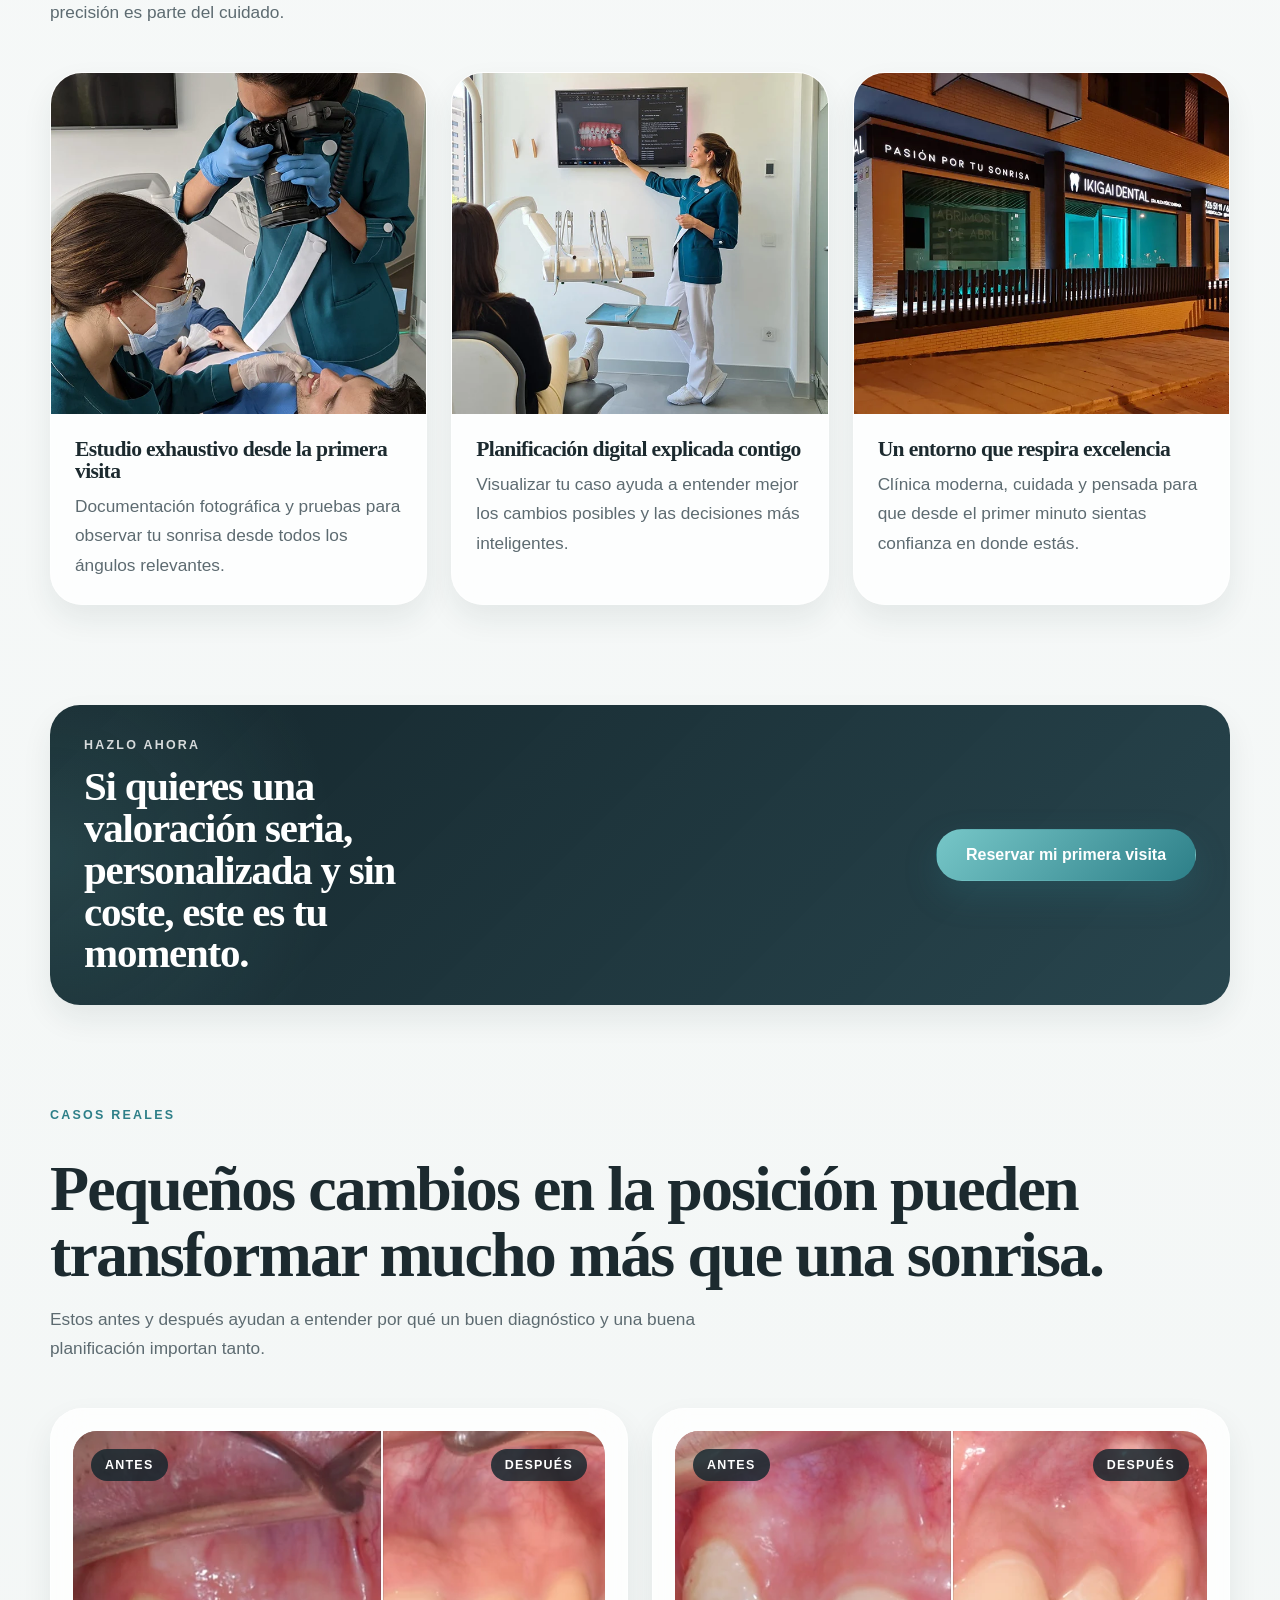
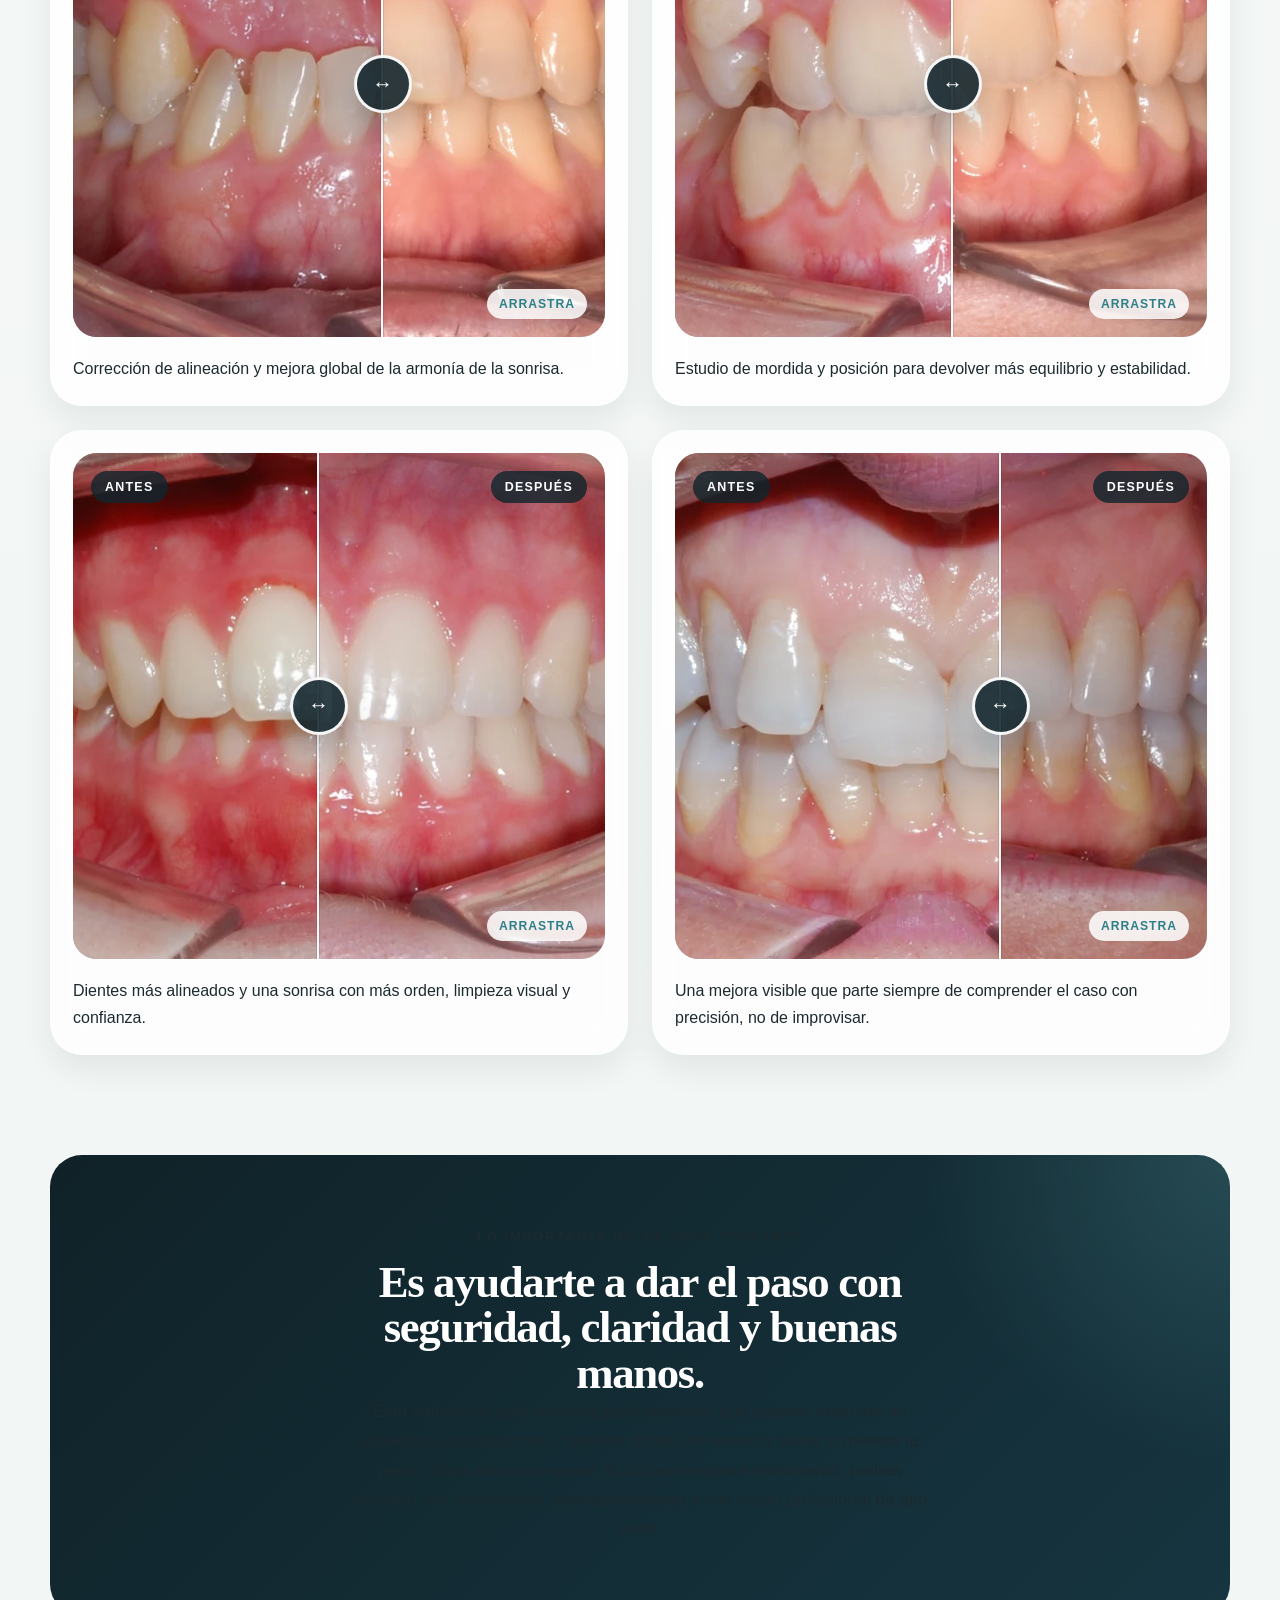
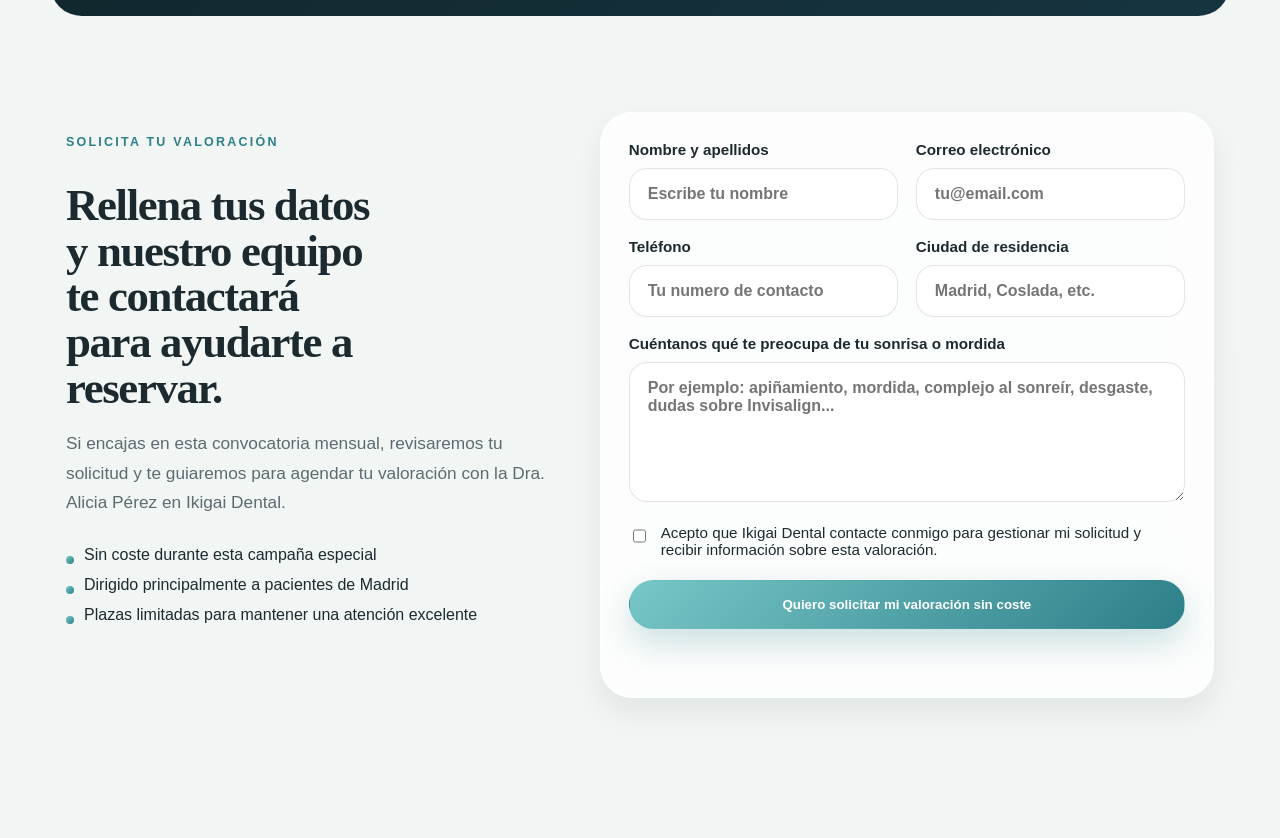
==== commit c0a6ec1c: "Polish mobile landing and wire Zapier webhook" ====
--- a/index.html
+++ b/index.html
@@ -10,7 +10,7 @@
     />
     <link rel="preconnect" href="https://fonts.googleapis.com" />
     <link rel="preconnect" href="https://fonts.gstatic.com" crossorigin />
-    <link rel="stylesheet" href="styles.css?v=20260524-3" />
+    <link rel="stylesheet" href="styles.css?v=20260604-1" />
   </head>
   <body>
     <div class="page-shell">
@@ -210,7 +210,10 @@
         <section class="section doctor-section" id="doctora">
           <div class="section-heading section-heading-wide reveal">
             <p class="eyebrow">Sobre la doctora</p>
-            <h2>Apostar por una buena planificación y un equipo altamente cualificado, cambia totalmente la experiencia.</h2>
+            <h2>
+              <span class="heading-desktop">Apostar por una buena planificación y un equipo altamente cualificado, cambia totalmente la experiencia.</span>
+              <span class="heading-mobile">Una buena planificación lo cambia todo.</span>
+            </h2>
           </div>
           <div class="doctor-layout">
             <div class="split-media reveal">
@@ -428,6 +431,7 @@
               class="lead-form reveal"
               id="lead-form"
               data-source="landing-alicia-valoracion"
+              data-endpoint="https://hooks.zapier.com/hooks/catch/3875058/4bwxxwu/"
               novalidate
             >
               <input class="trap-field" type="text" name="website" tabindex="-1" autocomplete="off" />
@@ -479,6 +483,7 @@
 
     <a class="floating-cta" href="#formulario">Solicitar plaza</a>
 
-    <script src="script.js?v=20260524-3"></script>
+    <script src="config.js?v=20260604-1"></script>
+    <script src="script.js?v=20260604-3"></script>
   </body>
 </html>
--- a/styles.css
+++ b/styles.css
@@ -187,6 +187,10 @@
   font-size: 1.35rem;
 }
 
+.heading-mobile {
+  display: none;
+}
+
 p {
   margin: 0;
   color: var(--muted);
@@ -1072,13 +1076,28 @@
 }
 
 @media (max-width: 760px) {
+  .heading-desktop {
+    display: none;
+  }
+
+  .heading-mobile {
+    display: inline;
+  }
+
+  body {
+    overflow-x: hidden;
+  }
+
   .topbar {
+    justify-content: center;
     position: static;
-    padding-top: 20px;
+    gap: 14px;
+    padding-top: 18px;
   }
 
   .topbar::before {
     inset: 0;
+    border-radius: 22px;
   }
 
   .topbar,
@@ -1093,44 +1112,88 @@
     grid-template-columns: 1fr;
   }
 
-  .topbar,
+  .topbar {
+    padding-bottom: 16px;
+  }
+
   .topbar-actions {
+    display: none;
+  }
+
+  .brand img {
+    width: 168px;
+  }
+
+  .brand {
+    justify-content: center;
+  }
+
+  .cta-link {
+    width: 100%;
+    justify-content: center;
+  }
+
+  .hero {
+    gap: 26px;
+    padding-top: 24px;
+  }
+
+  .hero-copy {
     display: grid;
-  }
-
-  .topbar-actions {
-    justify-items: stretch;
-  }
-
-  .brand img {
-    width: 188px;
-  }
-
-  .hero {
-    padding-top: 32px;
+    gap: 0;
+    justify-items: center;
+    text-align: center;
+  }
+
+  .eyebrow {
+    font-size: 0.72rem;
+    letter-spacing: 0.15em;
+    line-height: 1.5;
   }
 
   h1 {
-    font-size: clamp(2.3rem, 14vw, 3.8rem);
+    font-size: clamp(2.05rem, 10.5vw, 3rem);
+    max-width: 10.5ch;
+    line-height: 0.98;
+    margin-inline: auto;
   }
 
   h2 {
-    font-size: clamp(1.9rem, 10vw, 2.8rem);
+    font-size: clamp(2rem, 9.6vw, 3rem);
     max-width: none;
+    line-height: 0.98;
+  }
+
+  p {
+    font-size: 1rem;
+    line-height: 1.64;
+  }
+
+  .hero-lead {
+    margin-top: 18px;
+    max-width: 33ch;
+    font-size: 0.99rem;
+    margin-inline: auto;
   }
 
   .section {
-    padding: 72px 0;
+    padding: 64px 0;
   }
 
   .inline-cta-band {
-    padding: 24px 20px;
-    border-radius: 24px;
+    padding: 26px 20px;
+    gap: 18px;
+    border-radius: 26px;
+    text-align: center;
+  }
+
+  .inline-cta-copy {
+    justify-items: center;
   }
 
   .inline-cta-copy h2 {
     max-width: none;
-    font-size: clamp(1.7rem, 8vw, 2.4rem);
+    font-size: clamp(1.85rem, 8vw, 2.45rem);
   }
 
   .inline-cta-button {
@@ -1139,34 +1202,354 @@
   }
 
   .section-dark {
-    padding: 34px 22px;
-    border-radius: 26px;
+    padding: 32px 20px;
+    border-radius: 28px;
+  }
+
+  .section-heading {
+    gap: 14px;
+    margin-bottom: 28px;
+  }
+
+  .section-heading p:last-child,
+  .section-heading-wide > p:last-child,
+  .offer-section .section-heading p:last-child,
+  .emotional-band .section-heading p:last-child {
+    max-width: none;
+  }
+
+  .emotional-band .section-heading h2,
+  .section-heading-wide h2 {
+    font-size: clamp(2.1rem, 11vw, 3.2rem);
+    line-height: 0.98;
   }
 
   .hero-card-caption {
-    position: static;
-    margin: 16px;
+    margin: 0;
+    padding: 20px 18px;
   }
 
   .glass-stat {
-    position: static;
-    margin: 0 16px;
-  }
-
-  .section-heading-wide h2 {
-    font-size: clamp(2.1rem, 12vw, 3.5rem);
+    display: grid;
+    grid-template-columns: auto 1fr;
+    align-items: center;
+    width: 100%;
+    max-width: none;
+    margin: 0;
+    padding: 18px 20px;
+    gap: 12px;
+    border-radius: 20px;
+  }
+
+  .stat-number {
+    font-size: 2.4rem;
+  }
+
+  .stat-text {
+    max-width: none;
+  }
+
+  .hero-card-caption h2 {
+    font-size: 1.72rem;
+    margin-bottom: 8px;
+  }
+
+  .hero-card-content {
+    gap: 12px;
+    padding: 0 14px;
+    margin-top: 12px;
+  }
+
+  .hero-points {
+    display: grid;
+    gap: 10px;
+    margin-top: 22px;
+    width: 100%;
+    justify-items: center;
+  }
+
+  .hero-points span {
+    width: 100%;
+    max-width: 320px;
+    padding: 14px 18px 14px 34px;
+    border-radius: 18px;
+    background: rgba(255, 255, 255, 0.72);
+    border: 1px solid rgba(28, 42, 47, 0.08);
+    box-shadow: 0 10px 24px rgba(22, 45, 49, 0.06);
+    text-align: center;
+  }
+
+  .hero-points span::before {
+    left: 14px;
+  }
+
+  .hero-actions {
+    gap: 12px;
+    margin-top: 24px;
+    width: 100%;
+  }
+
+  .button {
+    width: 100%;
+    padding: 15px 20px;
+    text-align: center;
+    justify-content: center;
+    line-height: 1.25;
+  }
+
+  .trust-strip,
+  .pain-grid,
+  .tech-grid {
+    grid-template-columns: 1fr;
+    grid-auto-flow: row;
+    grid-auto-columns: auto;
+    overflow: visible;
+    scroll-snap-type: none;
+    padding-bottom: 0;
+  }
+
+  .trust-strip {
+    gap: 14px;
+    margin-top: 30px;
+  }
+
+  .trust-strip div,
+  .pain-card,
+  .tech-card {
+    scroll-snap-align: none;
+  }
+
+  .trust-strip div {
+    padding: 18px 16px;
+    text-align: center;
+  }
+
+  .trust-strip strong {
+    margin-bottom: 6px;
+  }
+
+  .pain-grid {
+    margin-top: 28px;
+  }
+
+  .pain-card {
+    padding: 22px 20px;
+    text-align: center;
+  }
+
+  .offer-layout,
+  .doctor-layout,
+  .form-wrap {
+    gap: 24px;
+  }
+
+  .offer-list {
+    gap: 4px;
+  }
+
+  .offer-item {
+    gap: 14px;
+    padding: 18px 0;
+  }
+
+  .offer-number {
+    width: 42px;
+    height: 42px;
+    border-radius: 14px;
+  }
+
+  .offer-card {
+    padding: 24px 20px;
+  }
+
+  .price-new {
+    font-size: 2.45rem;
+    white-space: nowrap;
+  }
+
+  .split-copy {
+    gap: 16px;
+  }
+
+  .doctor-section .section-heading-wide {
+    justify-items: center;
+    text-align: center;
+  }
+
+  .doctor-section .section-heading-wide h2 {
+    font-size: clamp(1.95rem, 9.2vw, 2.8rem);
+    max-width: 12ch;
+    margin-inline: auto;
+  }
+
+  .doctor-section .split-media img {
+    aspect-ratio: 0.96;
+    object-position: center 18%;
+  }
+
+  .doctor-section .split-copy {
+    justify-items: center;
+    text-align: center;
+  }
+
+  .credential-list {
+    gap: 10px;
+  }
+
+  .tech-card img {
+    aspect-ratio: 1.16;
+  }
+
+  .technology-section .section-heading-wide,
+  .cases-section .section-heading-wide,
+  .form-intro {
+    justify-items: center;
+    text-align: center;
+  }
+
+  .technology-section .section-heading-wide h2,
+  .cases-section .section-heading-wide h2,
+  .form-intro h2 {
+    max-width: 11ch;
+    margin-inline: auto;
+  }
+
+  .technology-section .section-heading-wide > p:last-child,
+  .cases-section .section-heading-wide > p:last-child,
+  .form-intro > p:last-of-type {
+    max-width: 32ch;
+    margin-inline: auto;
+  }
+
+  .form-benefits {
+    justify-items: start;
+    text-align: left;
+  }
+
+  .tech-copy {
+    padding: 18px 18px 20px;
+    text-align: center;
+  }
+
+  .cases-grid {
+    gap: 18px;
+  }
+
+  .case-card {
+    padding: 16px;
+    border-radius: 24px;
+  }
+
+  .compare-slider {
+    aspect-ratio: 0.96;
+    margin-bottom: 14px;
+  }
+
+  .compare-chip {
+    top: 12px;
+    padding: 8px 10px;
+    font-size: 0.68rem;
+  }
+
+  .compare-chip-before {
+    left: 12px;
+  }
+
+  .compare-chip-after {
+    right: 12px;
+  }
+
+  .compare-slider::after {
+    right: 12px;
+    bottom: 12px;
+    font-size: 0.68rem;
+  }
+
+  .compare-handle {
+    width: 52px;
+    height: 52px;
+  }
+
+  .form-section {
+    padding-top: 72px;
+    padding-bottom: 120px;
+  }
+
+  .closing-copy {
+    display: grid;
+    gap: 14px;
+  }
+
+  .closing-copy h2 {
+    font-size: clamp(1.95rem, 8.9vw, 2.7rem);
+    max-width: 11ch;
+    margin-inline: auto;
+  }
+
+  .closing-section .closing-copy p {
+    color: rgba(255, 255, 255, 0.84) !important;
+  }
+
+  .closing-section .closing-copy .eyebrow {
+    color: rgba(255, 255, 255, 0.68) !important;
+  }
+
+  .form-intro {
+    gap: 14px;
+    padding-top: 0;
   }
 
   .lead-form,
   .thank-you-card {
-    padding: 24px 18px;
+    padding: 22px 18px;
+  }
+
+  .form-grid {
+    gap: 14px;
+  }
+
+  input,
+  textarea {
+    border-radius: 16px;
+    padding: 15px 16px;
+    border-color: rgba(28, 42, 47, 0.16);
+    background: rgba(255, 255, 255, 0.97);
+    box-shadow: inset 0 0 0 1px rgba(255, 255, 255, 0.4);
+  }
+
+  input::placeholder,
+  textarea::placeholder {
+    color: rgba(93, 107, 113, 0.52);
+  }
+
+  .consent {
+    font-size: 0.95rem;
   }
 
   .floating-cta {
     right: 12px;
     left: 12px;
     bottom: 12px;
+    padding: 14px 18px;
     justify-content: center;
+  }
+}
+
+@media (max-width: 520px) {
+  .brand img {
+    width: 154px;
+  }
+
+  h1 {
+    font-size: clamp(1.92rem, 10.4vw, 2.6rem);
+  }
+
+  .hero-card-caption h2 {
+    font-size: 1.58rem;
+  }
+
+  .hero-points span {
+    max-width: none;
   }
 }
 
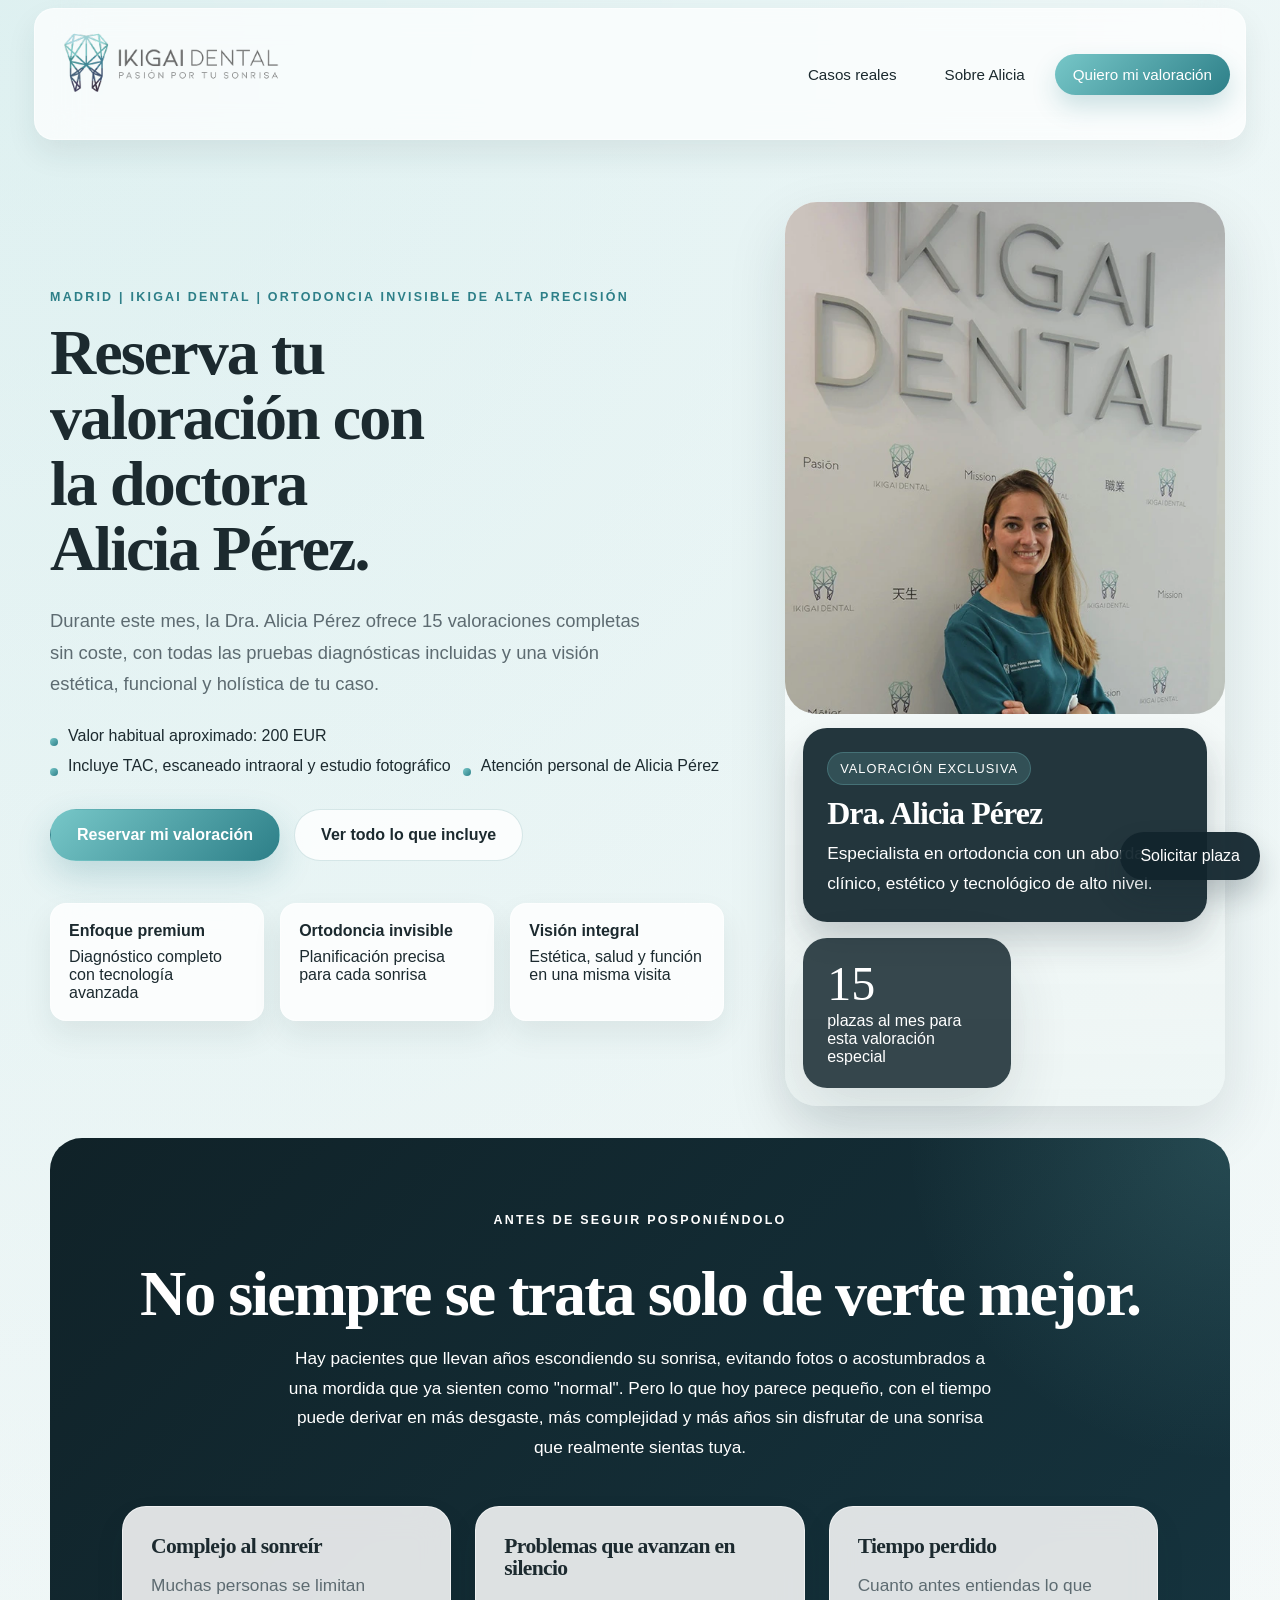
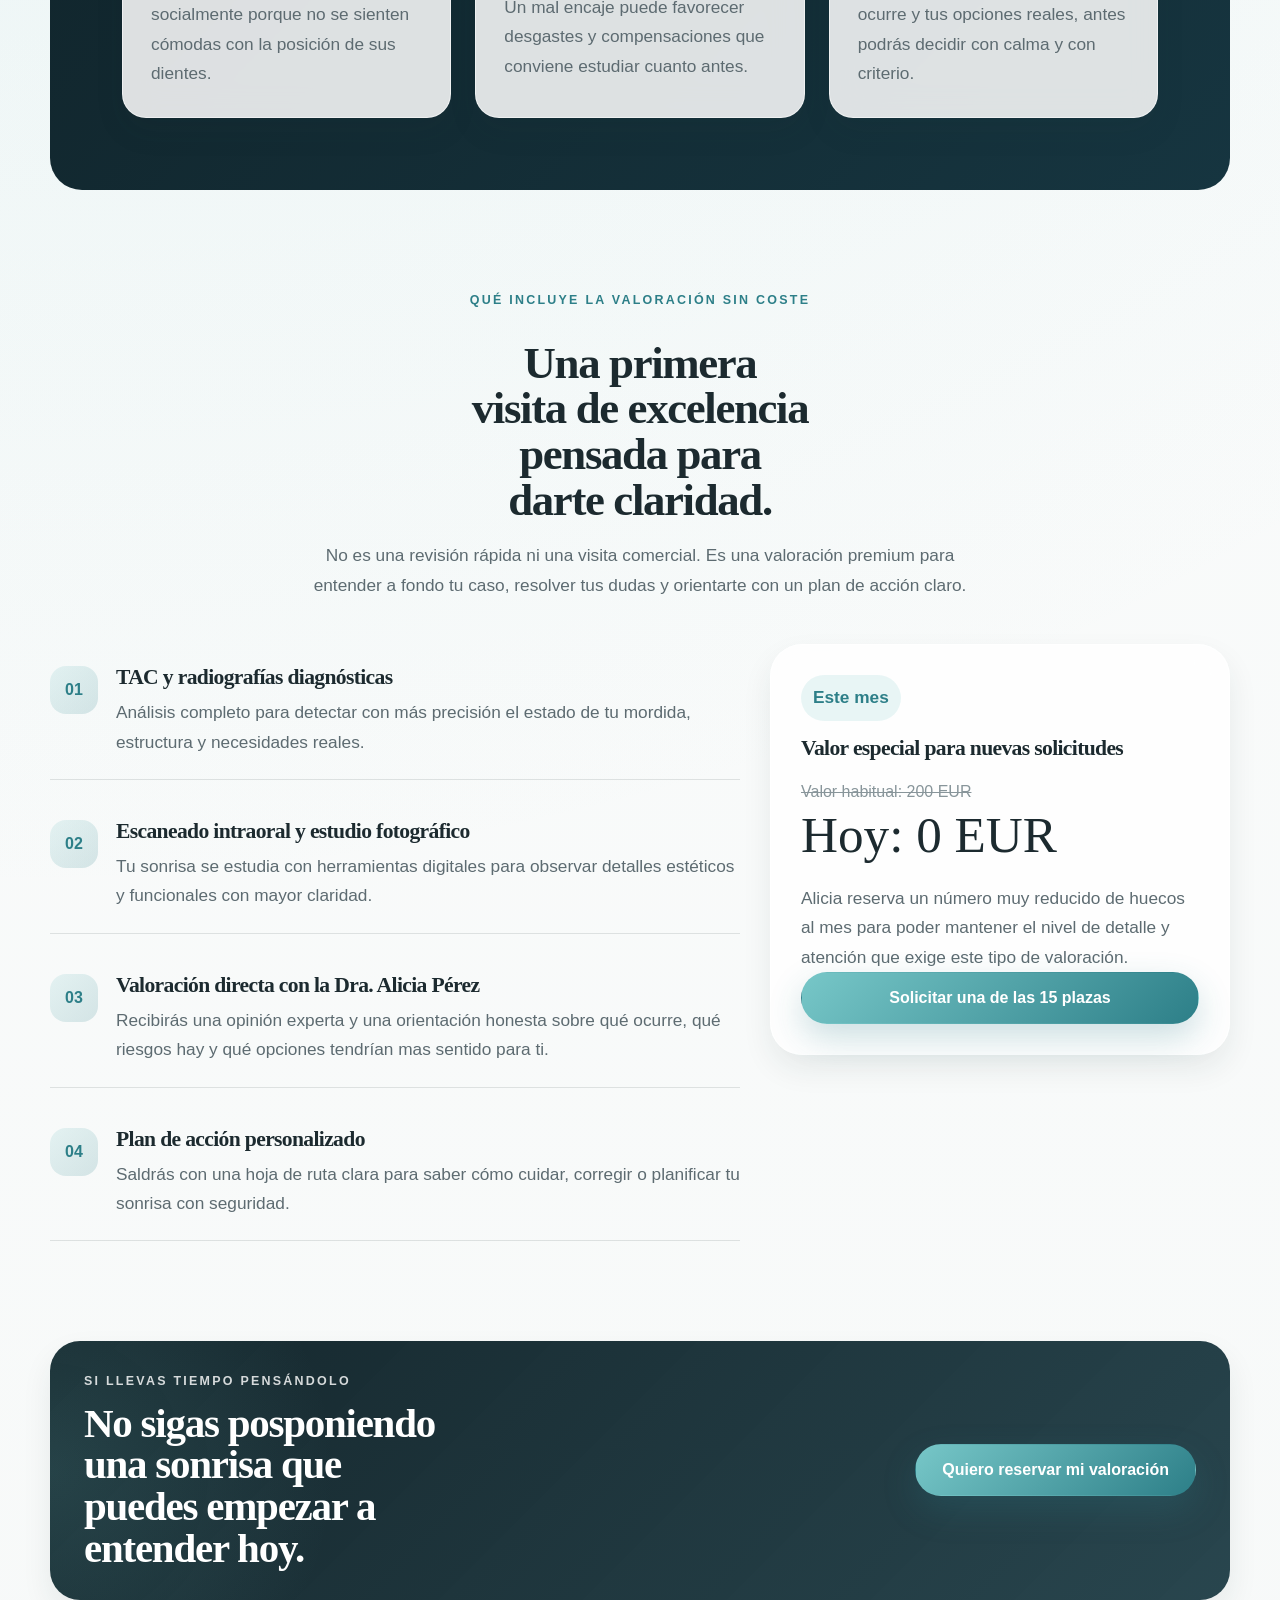
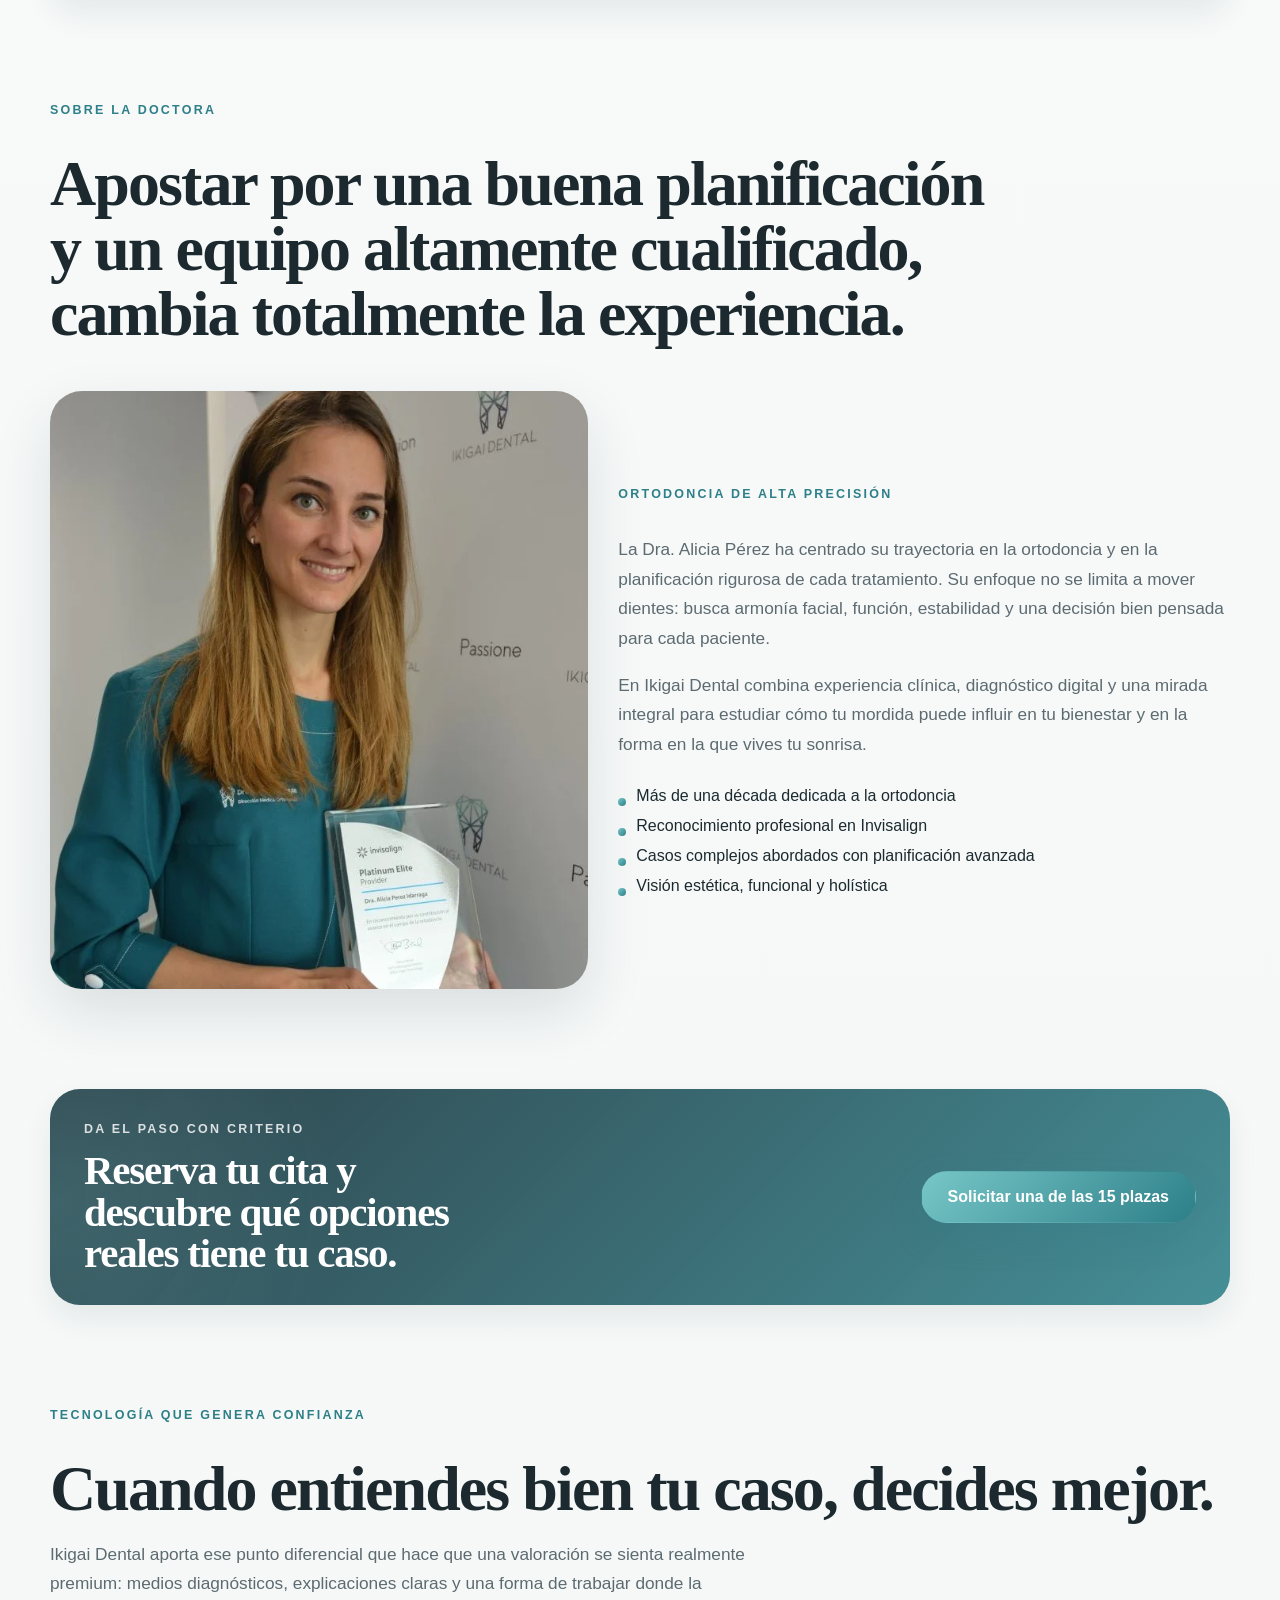
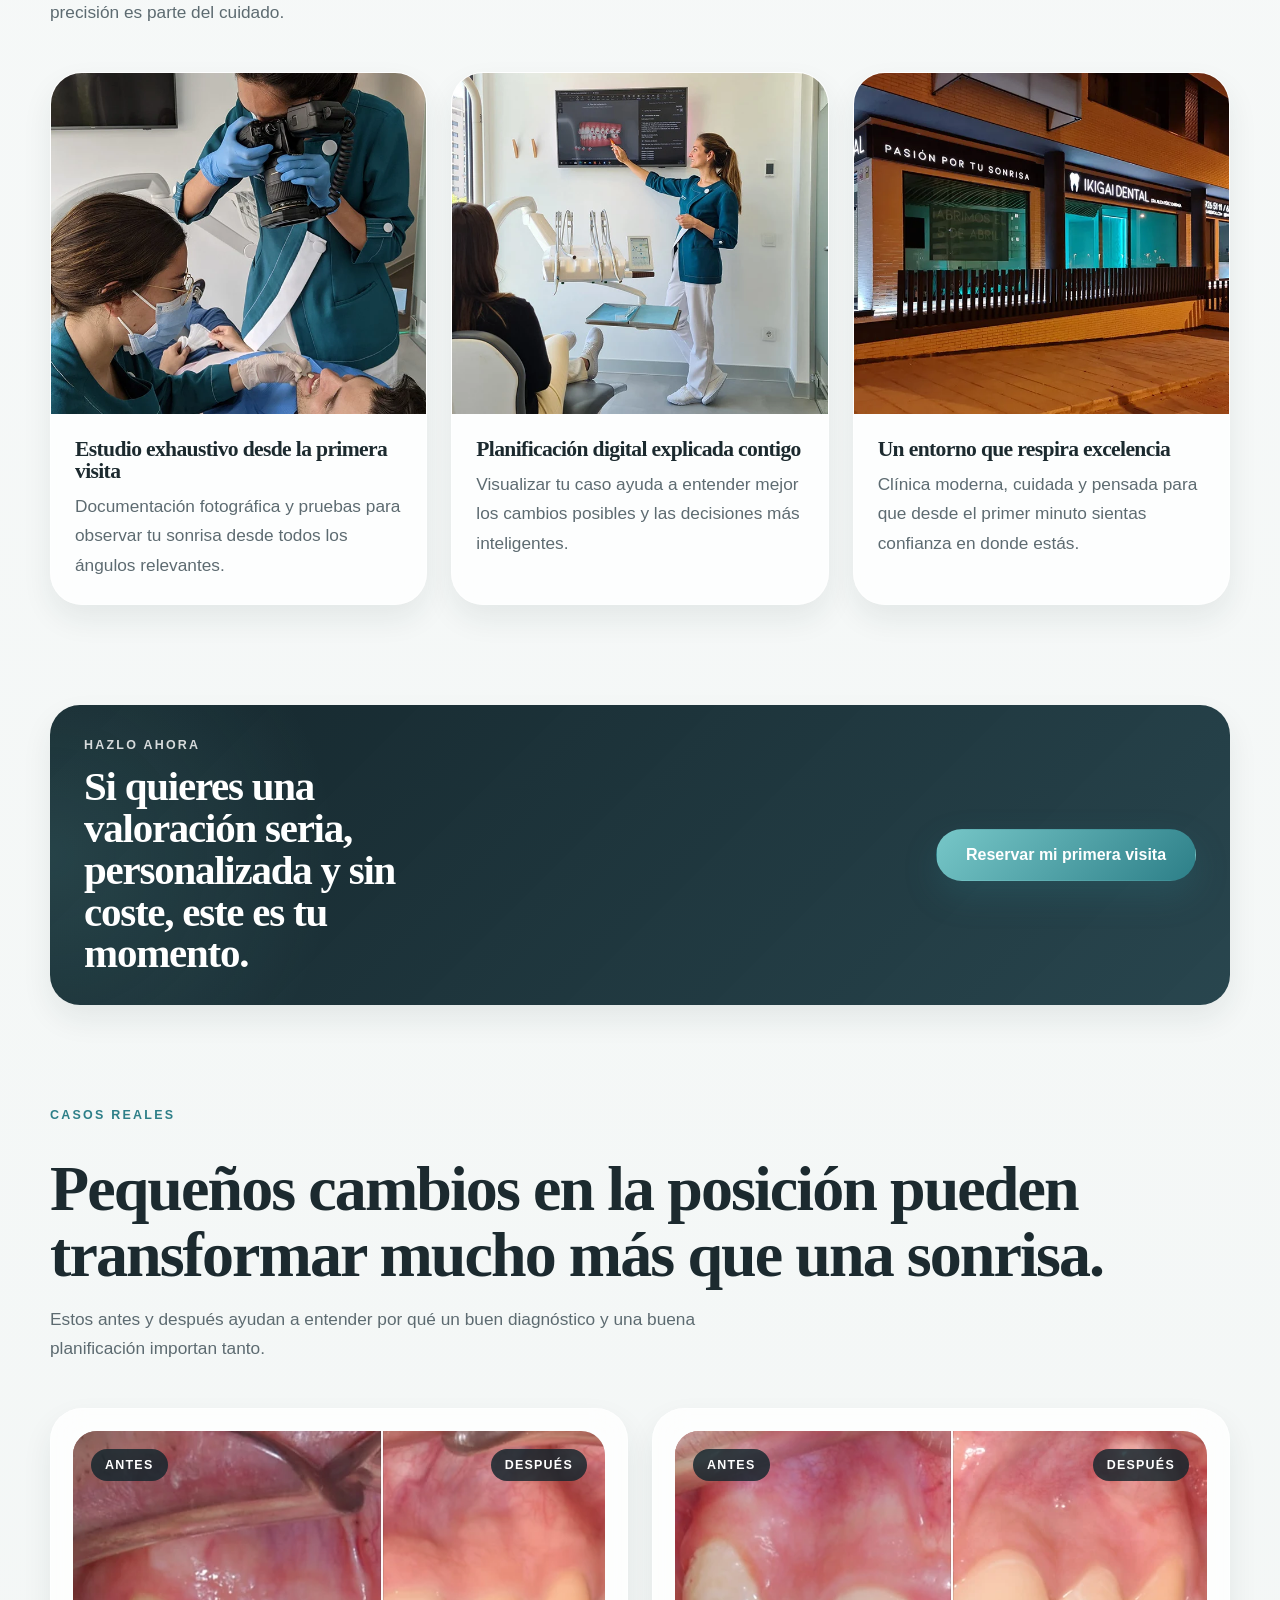
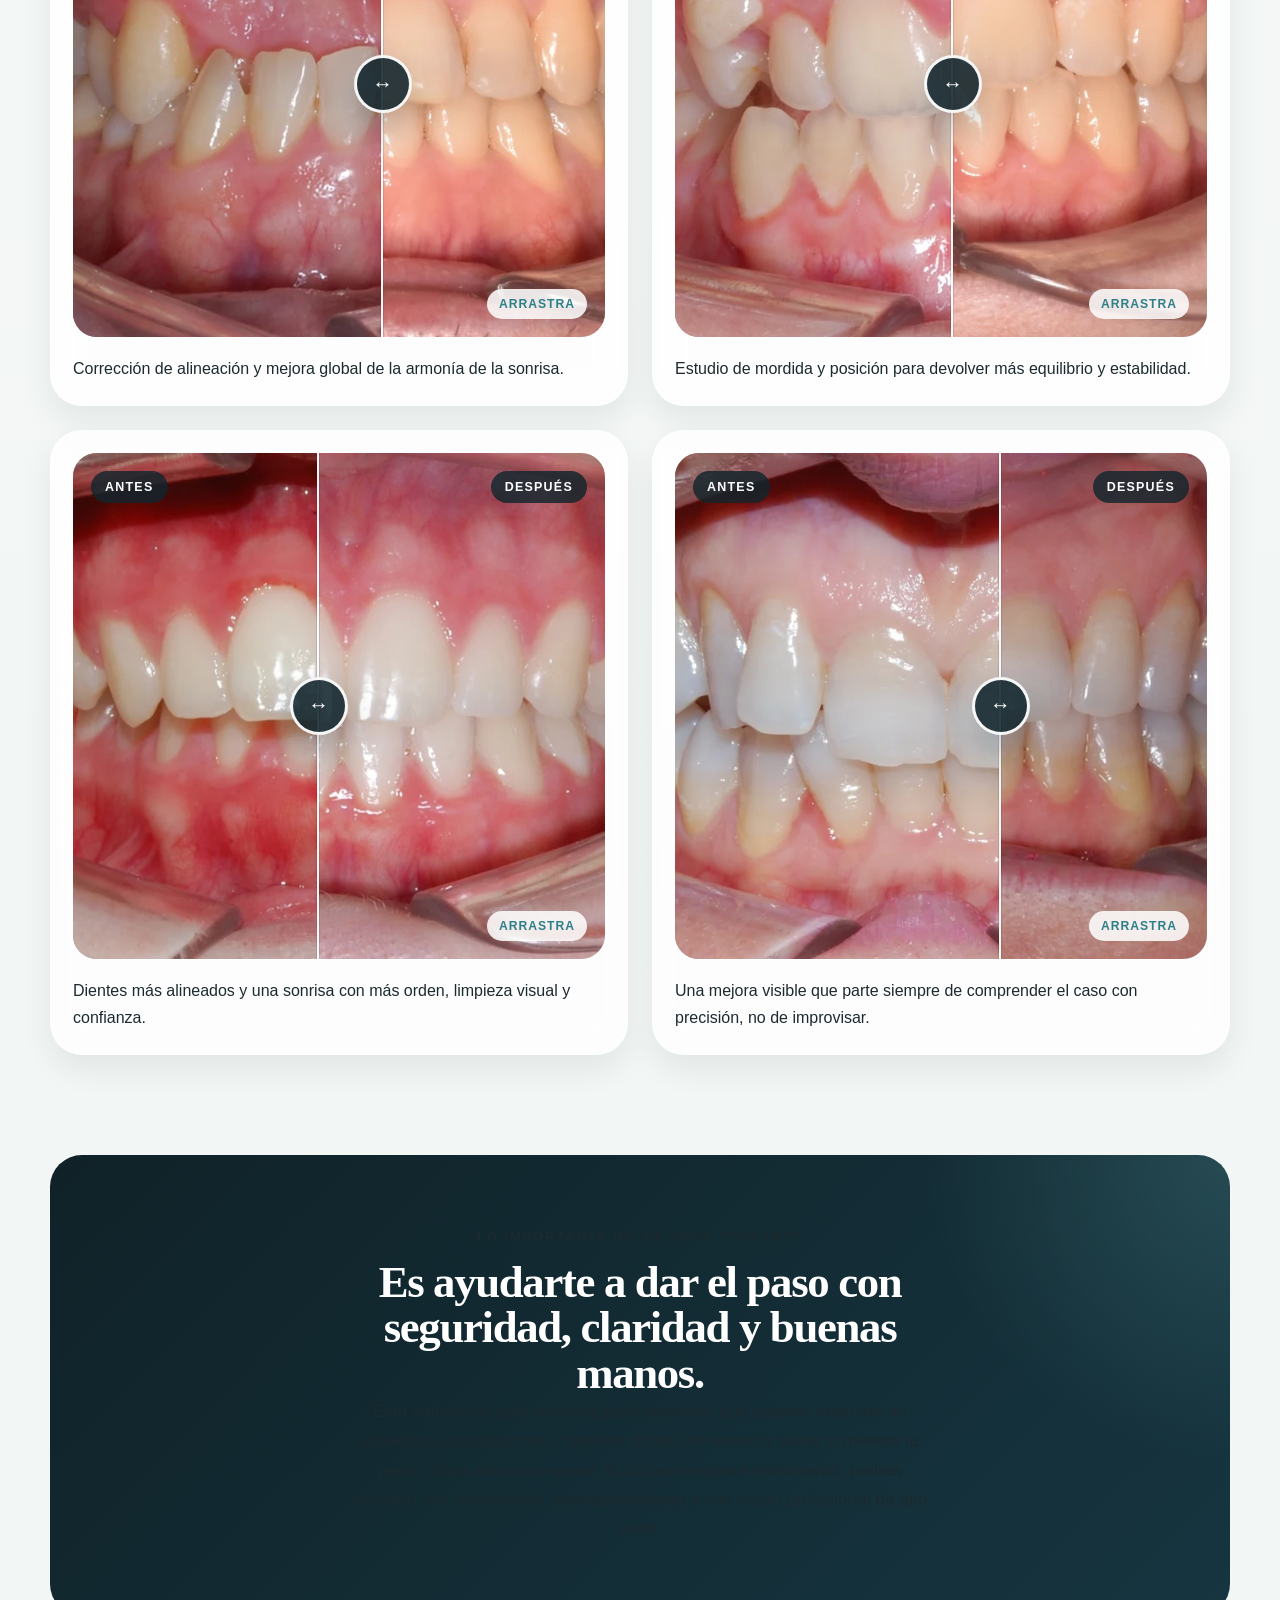
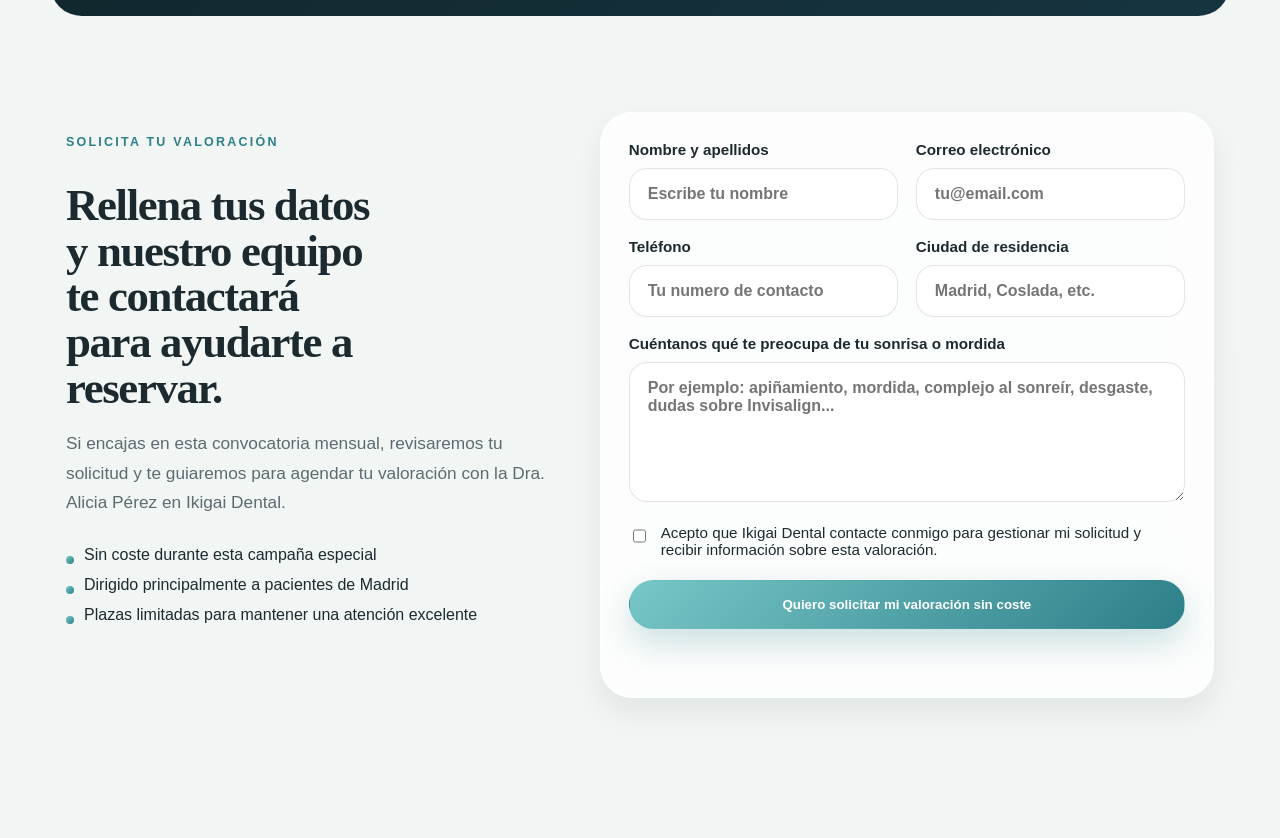
==== commit 9dc984be: "Simplify mobile hero intro" ====
--- a/index.html
+++ b/index.html
@@ -10,7 +10,7 @@
     />
     <link rel="preconnect" href="https://fonts.googleapis.com" />
     <link rel="preconnect" href="https://fonts.gstatic.com" crossorigin />
-    <link rel="stylesheet" href="styles.css?v=20260604-1" />
+    <link rel="stylesheet" href="styles.css?v=20260604-2" />
   </head>
   <body>
     <div class="page-shell">
@@ -29,10 +29,7 @@
         <section class="hero" id="hero">
           <div class="hero-copy reveal">
             <p class="eyebrow">Madrid | Ikigai Dental | Ortodoncia invisible de alta precisión</p>
-            <h1>
-              La valoración que puede cambiar tu sonrisa, tu confianza y tu
-              tranquilidad.
-            </h1>
+            <h1>Reserva tu valoración con la doctora Alicia Pérez.</h1>
             <p class="hero-lead">
               Durante este mes, la Dra. Alicia Pérez ofrece 15 valoraciones
               completas sin coste, con todas las pruebas diagnósticas incluidas
--- a/styles.css
+++ b/styles.css
@@ -1076,6 +1076,11 @@
 }
 
 @media (max-width: 760px) {
+  .hero-points,
+  .trust-strip {
+    display: none;
+  }
+
   .heading-desktop {
     display: none;
   }
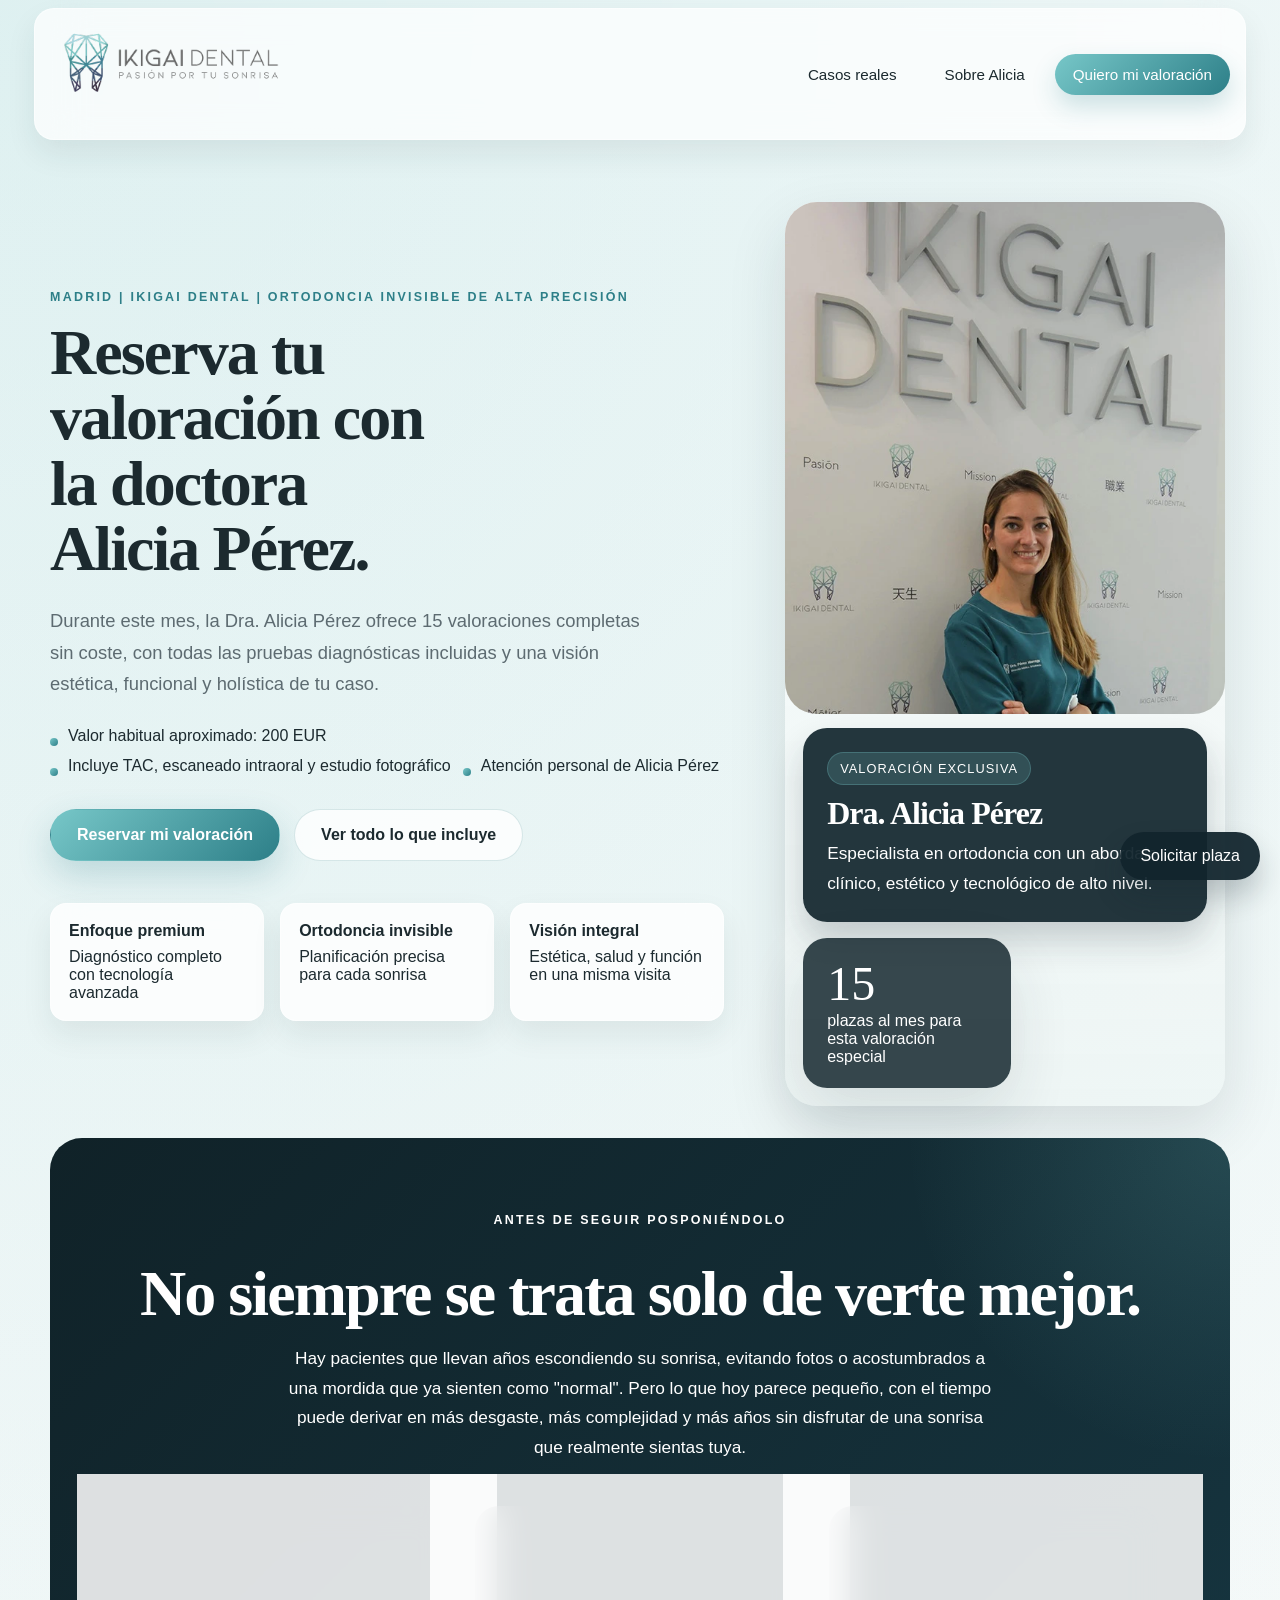
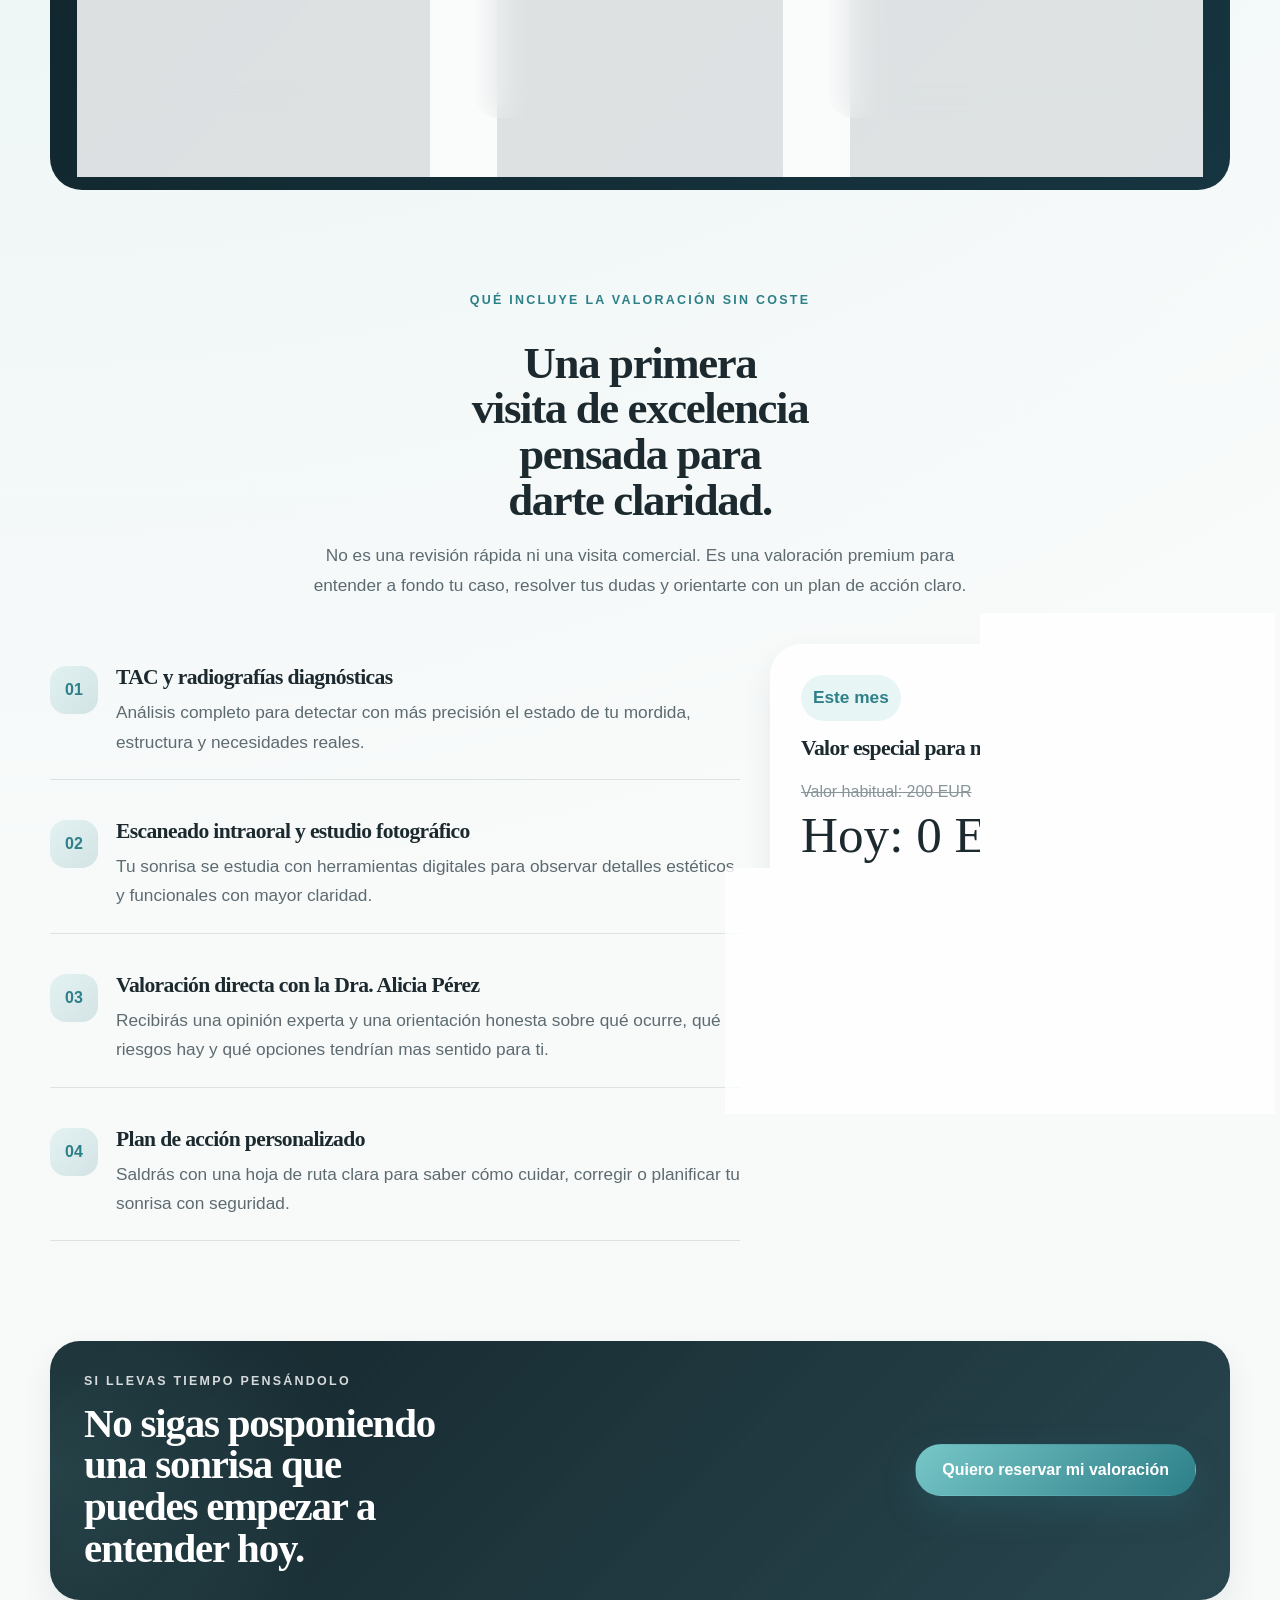
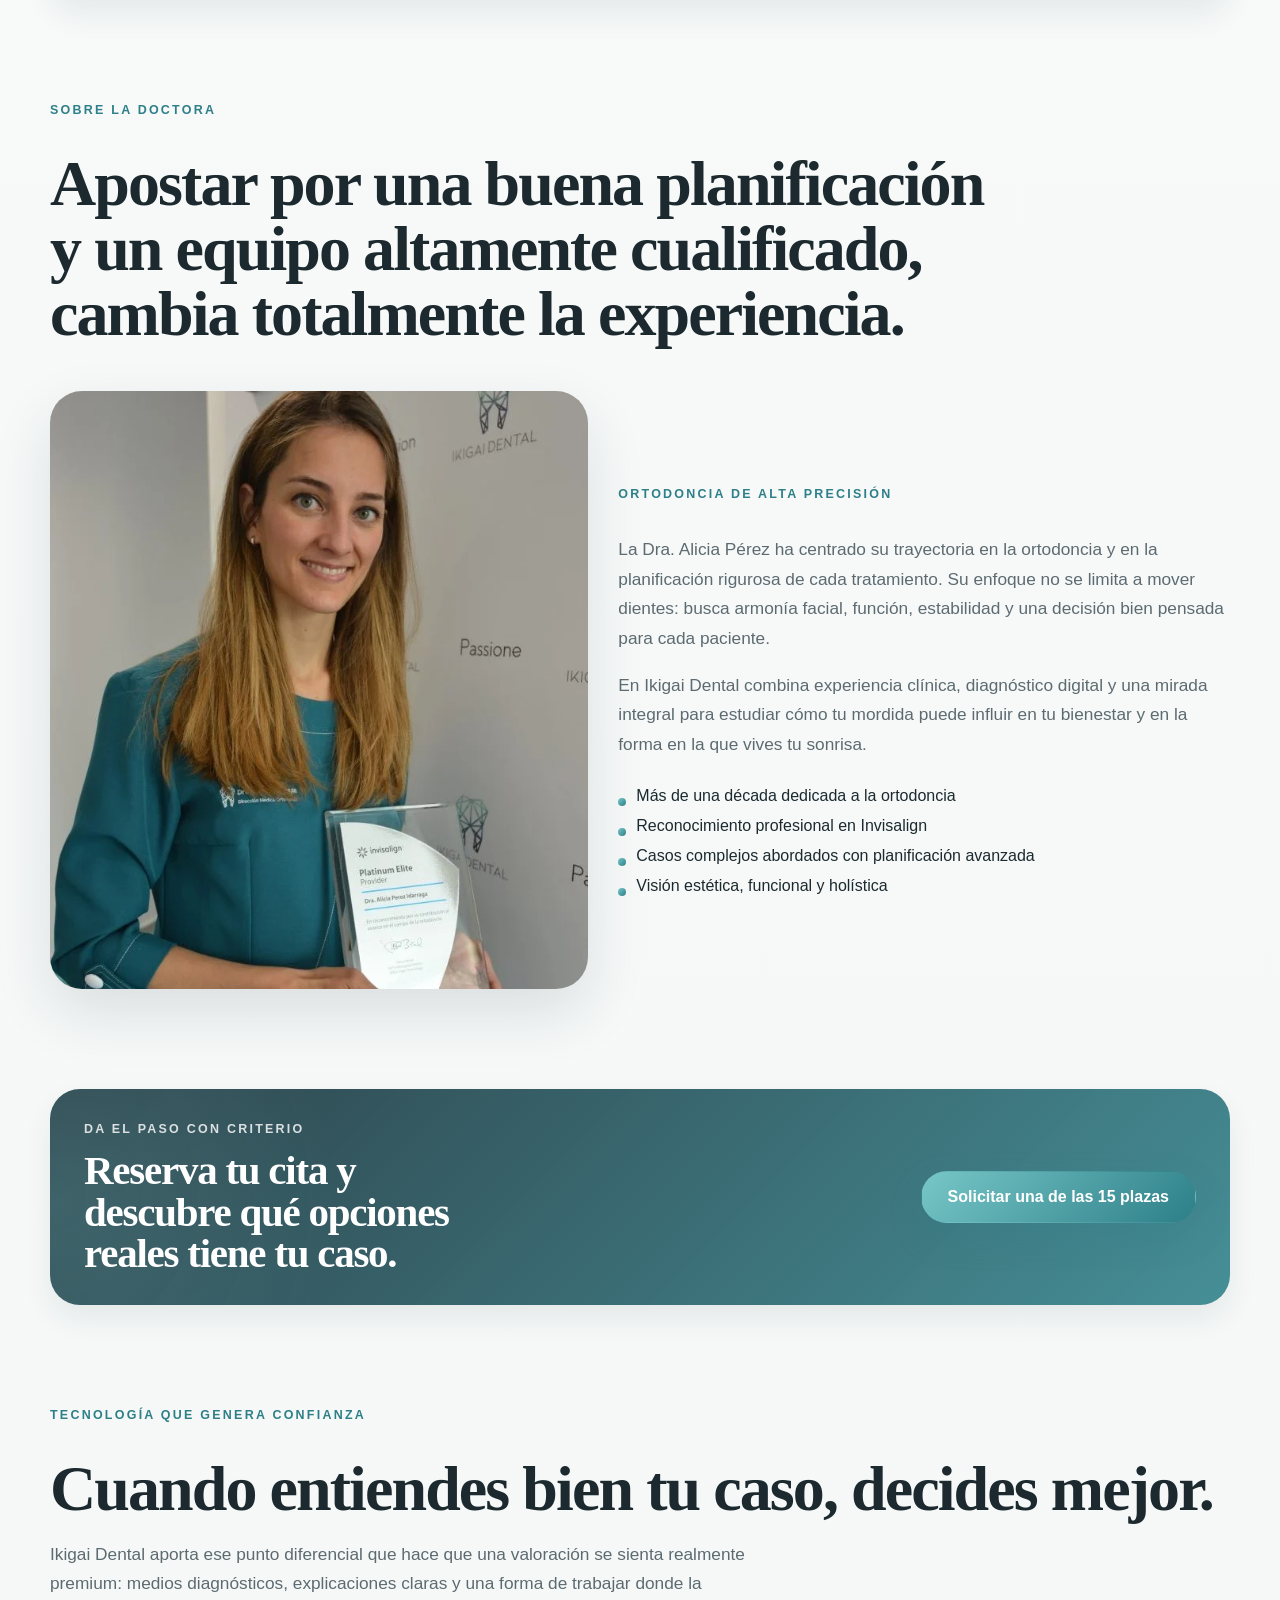
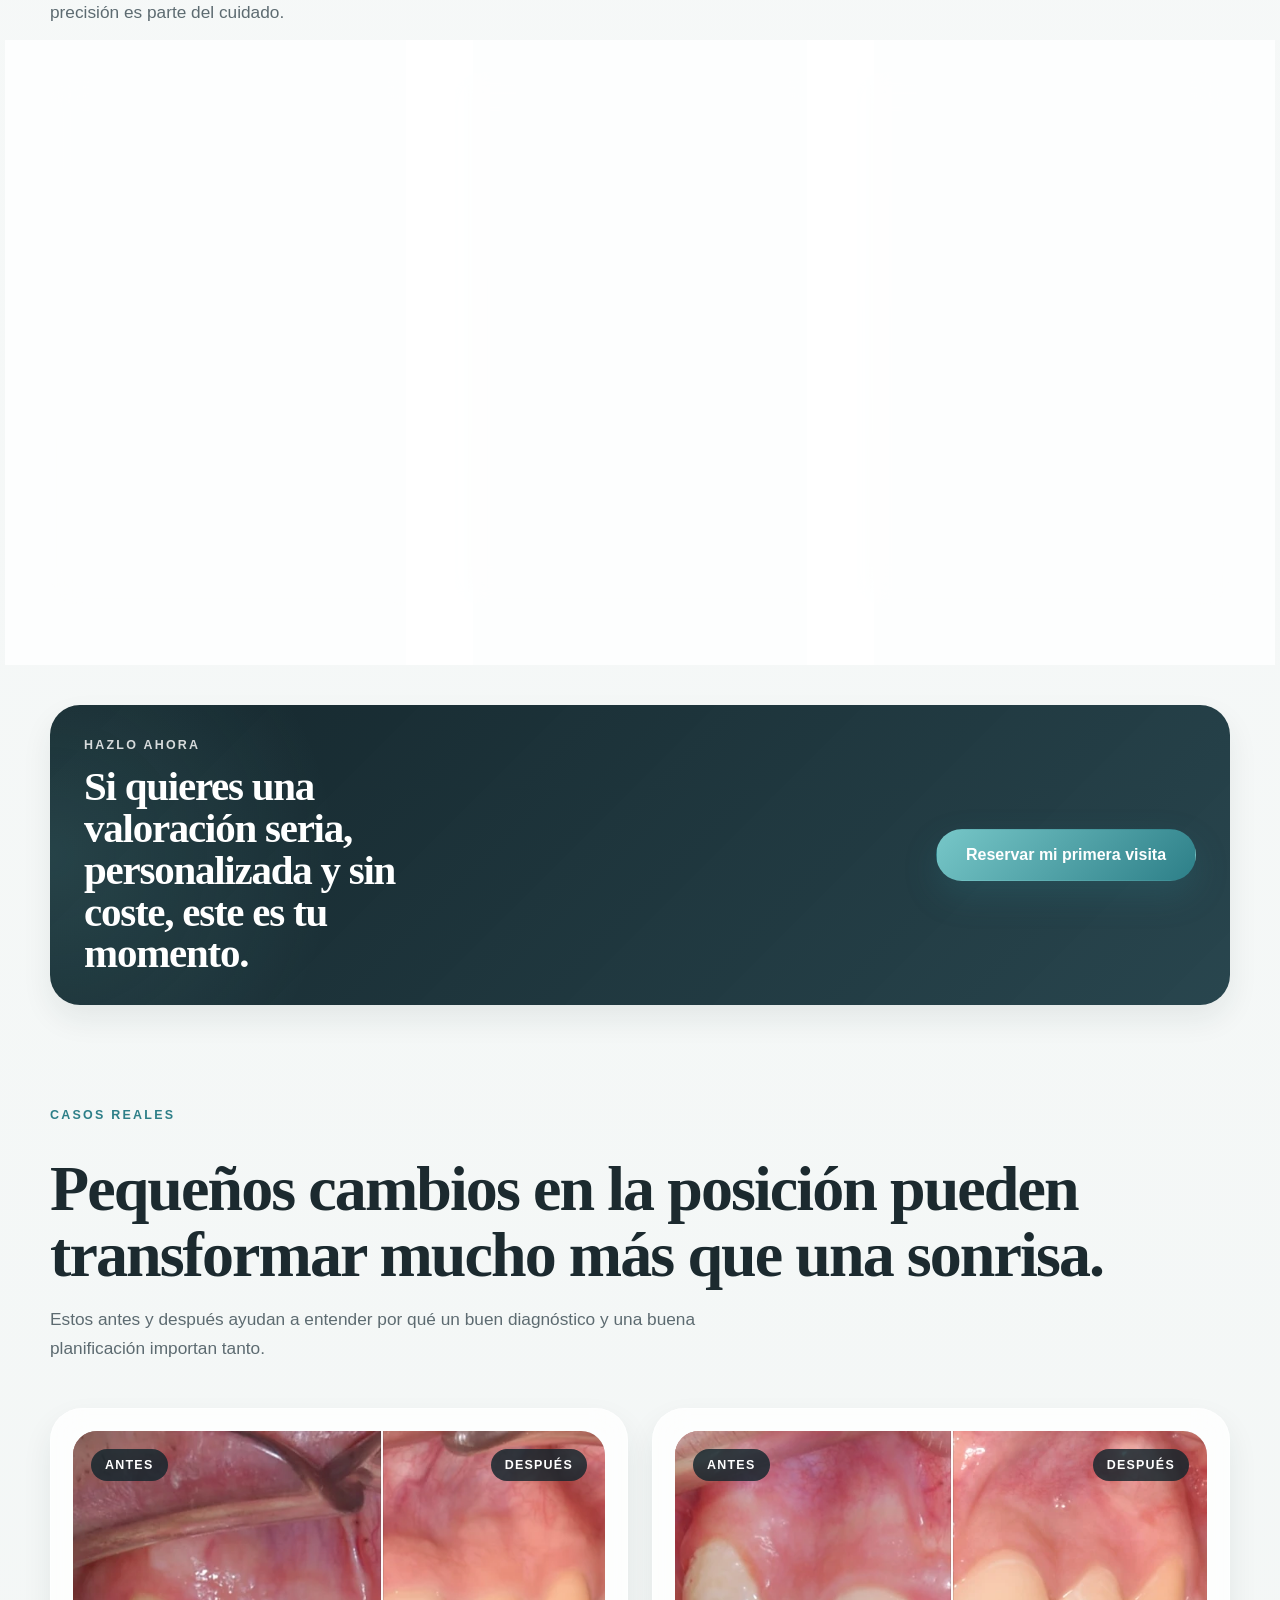
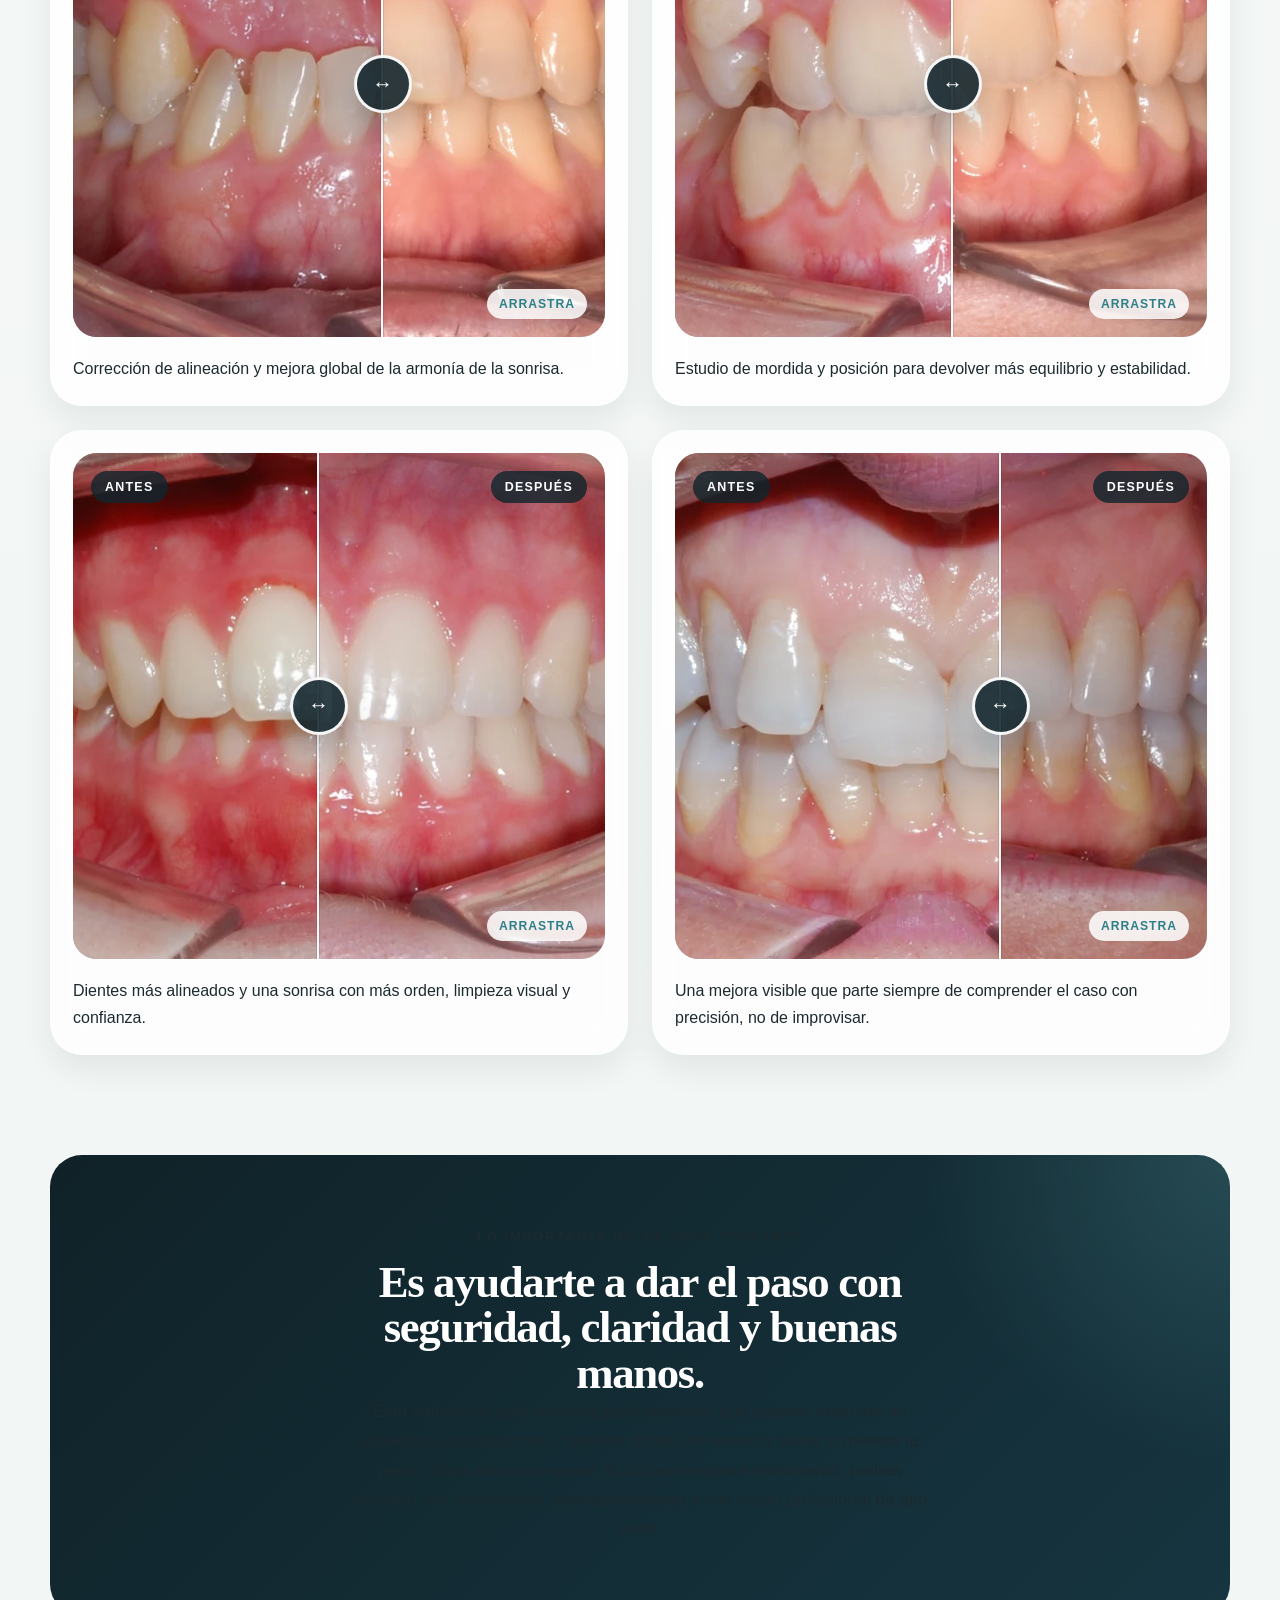
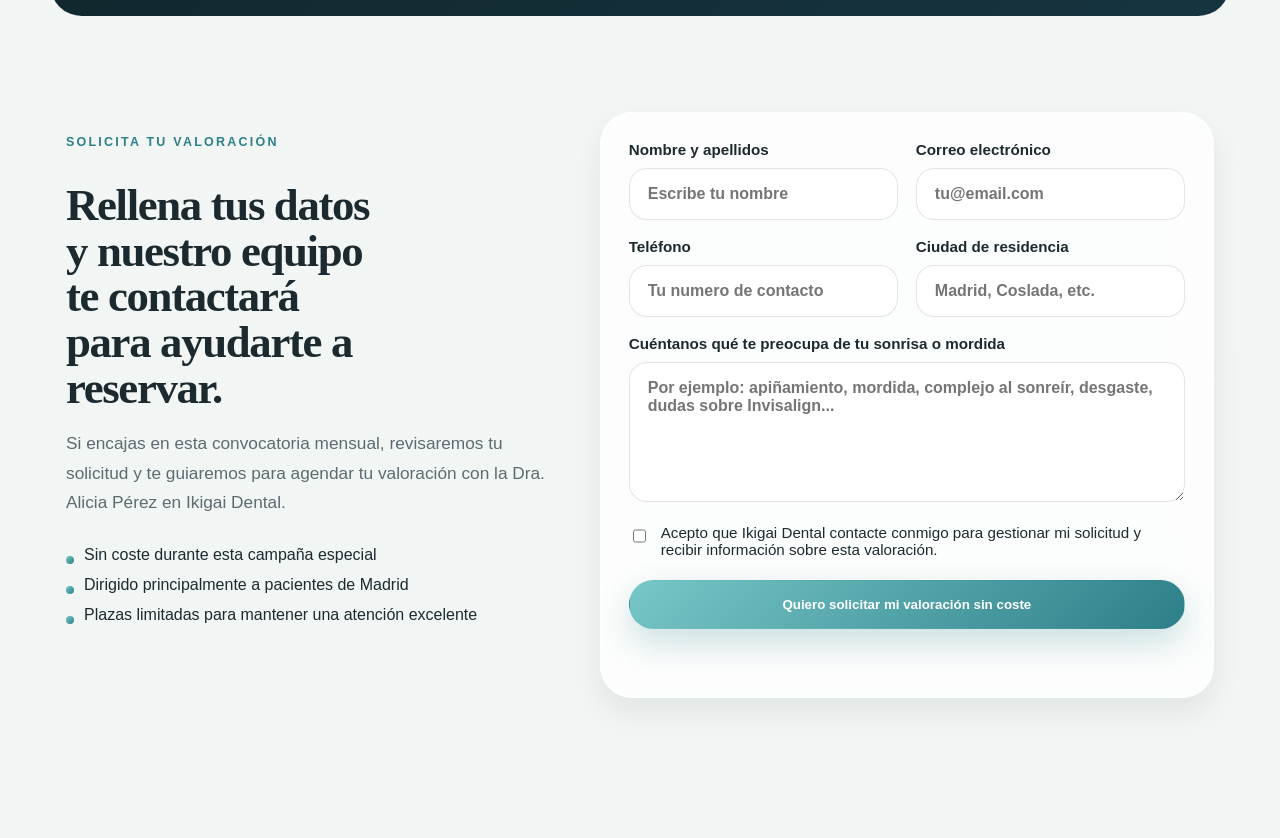
==== commit 7e297f3a: "Hide mobile hero support cards" ====
--- a/index.html
+++ b/index.html
@@ -10,7 +10,7 @@
     />
     <link rel="preconnect" href="https://fonts.googleapis.com" />
     <link rel="preconnect" href="https://fonts.gstatic.com" crossorigin />
-    <link rel="stylesheet" href="styles.css?v=20260604-2" />
+    <link rel="stylesheet" href="styles.css?v=20260604-3" />
   </head>
   <body>
     <div class="page-shell">
--- a/styles.css
+++ b/styles.css
@@ -1538,6 +1538,11 @@
     padding: 14px 18px;
     justify-content: center;
   }
+
+  .hero-points,
+  .trust-strip {
+    display: none !important;
+  }
 }
 
 @media (max-width: 520px) {
